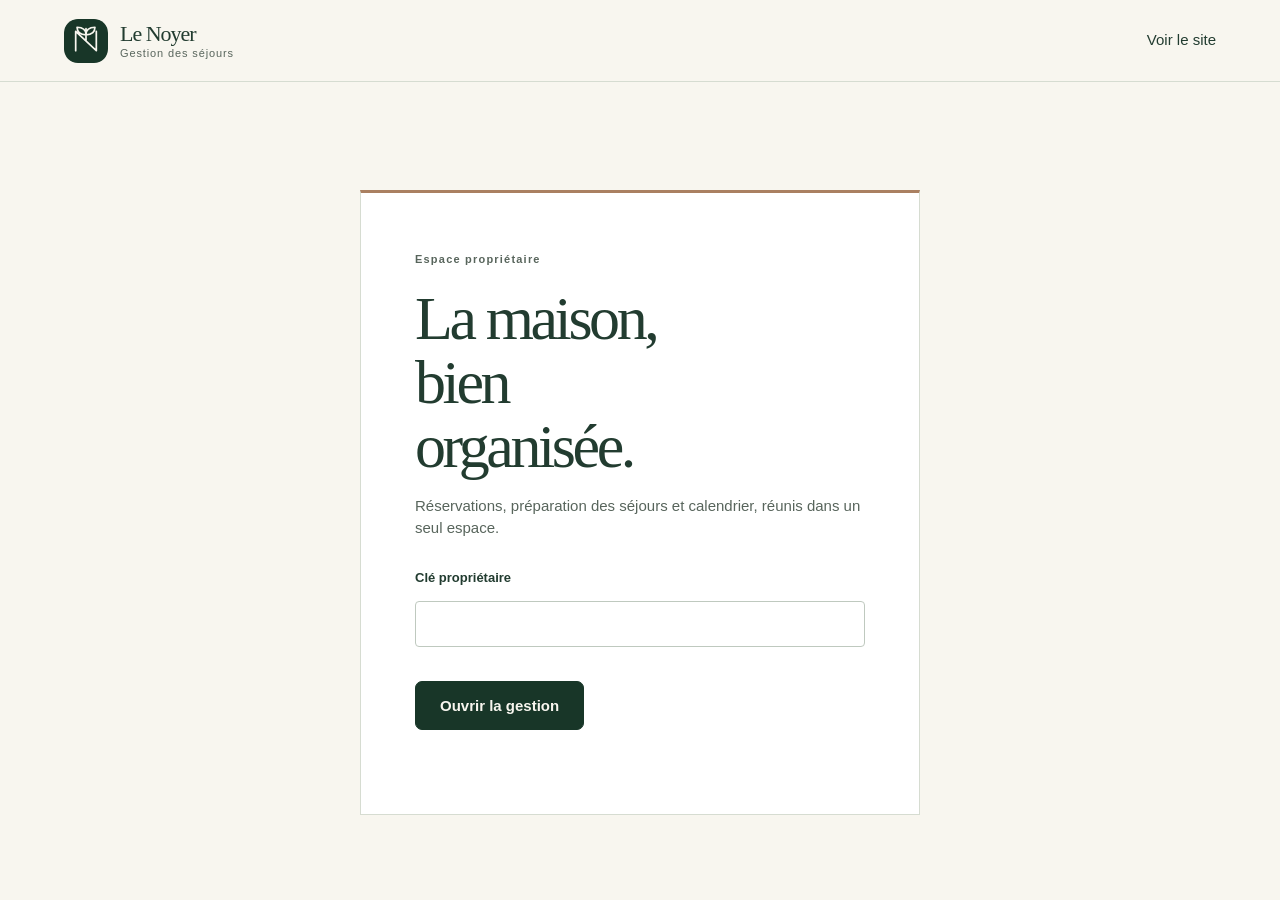
==== admin.html @ 8335d040 "Refond espace de gestion et partage ménage" ====
<!doctype html>
<html lang="fr">
<head>
  <meta charset="utf-8">
  <meta name="viewport" content="width=device-width,initial-scale=1">
  <meta name="theme-color" content="#f8f6ef">
  <title>Gestion des locations — Le Noyer</title>
  <link rel="icon" href="/favicon.svg">
  <link rel="stylesheet" href="/site.css">
  <link rel="stylesheet" href="/booking.css">
  <link rel="stylesheet" href="/workspace.css">
  <script defer src="/workspace.js"></script>
  <script defer src="/admin.js"></script>
</head>
<body class="erp-body">
  <a class="skip" href="#erp-content">Aller au contenu</a>
  <div id="auth-shell" class="auth-shell">
    <header class="auth-header"><a class="brand" href="/"><img src="/favicon.svg" width="44" height="44" alt=""><span><strong>Le Noyer</strong><small>Gestion des séjours</small></span></a><a href="/">Voir le site</a></header>
    <main class="auth-main">
      <span class="auth-kicker">Espace propriétaire</span>
      <h1>La maison, bien organisée.</h1>
      <p>Réservations, préparation des séjours et calendrier, réunis dans un seul espace.</p>
      <form id="login" class="admin-login">
        <label for="admin-token">Clé propriétaire<input id="admin-token" type="password" autocomplete="current-password" required></label>
        <button class="btn">Ouvrir la gestion</button>
      </form>
      <p id="admin-status" role="status" aria-live="polite"></p>
    </main>
  </div>

  <div id="management" class="erp-shell" hidden>
    <aside id="erp-sidebar" class="erp-sidebar" aria-label="Navigation propriétaire">
      <a class="erp-brand" href="#dashboard"><img src="/favicon.svg" width="42" height="42" alt=""><span><strong>Le Noyer</strong><small>Espace propriétaire</small></span></a>
      <nav class="erp-nav">
        <span class="nav-label">Maison</span>
        <a href="#dashboard" data-erp-nav="dashboard"><span aria-hidden="true">⌂</span>Vue d’ensemble</a>
        <a href="#reservations" data-erp-nav="reservations"><span aria-hidden="true">▤</span>Réservations externes</a>
        <a href="#site-requests" data-erp-nav="site-requests"><span aria-hidden="true">✉</span>Demandes du site</a>
        <a href="#cleaning" data-erp-nav="cleaning"><span aria-hidden="true">◷</span>Accueil & ménage</a>
        <span class="nav-label nav-label-lower">Réglages</span>
        <a href="#pricing" data-erp-nav="pricing"><span aria-hidden="true">€</span>Tarifs du site</a>
        <a href="#availability" data-erp-nav="availability"><span aria-hidden="true">▦</span>Disponibilités</a>
      </nav>
      <div class="erp-sidebar-bottom"><a href="/">← Retour au site public</a><button id="logout" type="button" class="sidebar-logout">Fermer la gestion</button></div>
    </aside>

    <main id="erp-content" class="erp-main" tabindex="-1">
      <header class="erp-topbar">
        <div class="erp-title-wrap"><button id="mobile-menu" class="mobile-menu" type="button" aria-label="Ouvrir la navigation" aria-expanded="false">☰</button><div><p class="erp-eyebrow">LE NOYER · GESTION</p><h1 id="page-title" tabindex="-1">Vue d’ensemble</h1></div></div>
        <div class="erp-controls"><label for="year">Année</label><input id="year" type="number" min="2000" max="2100" required><button class="btn btn-small" id="refresh" type="button">Actualiser</button></div>
      </header>
      <p id="erp-status" class="erp-status" role="status" aria-live="polite"></p>

      <section id="dashboard-page" class="erp-page" data-erp-page="dashboard" aria-labelledby="page-title">
        <p class="page-intro">Les prochaines actions pour garder la maison prête et le calendrier juste.</p>
        <div class="admin-metrics" id="metrics"></div>
        <div class="dashboard-heading"><div><h2>À suivre</h2><p>Demandes en attente, séjours proches et dates à vérifier.</p></div><span id="dashboard-date"></span></div>
        <div id="today-content" class="dashboard-grid"></div>
      </section>

      <section id="reservations-page" class="erp-page" data-erp-page="reservations" aria-labelledby="page-title" hidden>
        <div class="page-heading"><div><p class="page-intro">Valide les dates, prépare l’arrivée et le ménage. Le paiement et les échanges client restent gérés par la plateforme.</p></div><button type="button" id="add-platform-booking" class="btn">Ajouter une réservation</button></div>
        <details id="new-inquiry" class="erp-form-panel">
          <summary>Enregistrer une réservation reçue</summary>
          <div class="import-tools"><label for="email-content">Coller le message de confirmation pour préremplir les champs<textarea id="email-content" rows="4" maxlength="12000" placeholder="Colle ici le message reçu…"></textarea></label><button type="button" id="extract-email" class="btn btn-outline">Préremplir les informations</button><p id="import-feedback" class="workspace-feedback" role="status" aria-live="polite"></p></div>
          <form id="external-form" class="erp-form-grid">
            <input type="hidden" name="id" value=""><input type="hidden" name="version" value="0">
            <label>Plateforme<select name="source"><option value="ardennes-etape">Ardennes-étape</option><option value="villaforyou">Villa for You</option><option value="belvilla">Belvilla</option><option value="telephone">Téléphone</option><option value="autre" selected>Autre</option></select></label>
            <label>Référence de réservation<input name="reference" maxlength="150" placeholder="Ex. référence de la plateforme…"></label>
            <label>Nom du groupe, si connu<input name="name" maxlength="100" autocomplete="off"></label>
            <label>Contact, si utile pour l’accueil<input type="email" name="email" maxlength="254" autocomplete="off" spellcheck="false"></label>
            <label>Arrivée<input name="arrival" type="date" required></label>
            <label>Départ<input name="departure" type="date" required></label>
            <label>Nombre de voyageurs<input name="guests" type="number" min="1" max="30" required></label>
            <label class="field-wide">Note ou extrait de confirmation<textarea name="message" rows="3" maxlength="12000"></textarea></label>
            <p class="field-wide form-hint">Tu peux enregistrer des durées différentes des forfaits du site. Le dossier sert au calendrier, à l’accueil et au ménage.</p>
            <div class="field-wide form-actions"><button type="submit" class="btn">Enregistrer pour validation</button><button type="button" id="reset-external" class="underlink">Effacer</button></div>
          </form>
        </details>
        <div class="list-toolbar"><div><h2>Réservations</h2><p id="platform-count">Toutes les réservations externes enregistrées.</p></div><div class="list-filters"><label for="platform-source">Origine<select id="platform-source"><option value="all">Toutes les plateformes</option><option value="ardennes-etape">Ardennes-étape</option><option value="villaforyou">Villa for You</option><option value="belvilla">Belvilla</option><option value="telephone">Téléphone</option><option value="autre">Autre</option></select></label><label for="platform-status">Statut<select id="platform-status"><option value="all">Tous</option><option value="pending">À valider</option><option value="confirmed">Confirmées</option><option value="cancelled">Annulées</option><option value="rejected">Refusées</option></select></label><label for="platform-search">Recherche<input id="platform-search" type="search" placeholder="Nom ou référence…"></label></div></div>
        <div id="requests-platforms" class="erp-record-list"></div>
      </section>

      <section id="site-requests-page" class="erp-page" data-erp-page="site-requests" aria-labelledby="page-title" hidden>
        <p class="page-intro">Les demandes reçues sur le site Le Noyer. Vérifie le devis et les dates avant de confirmer.</p>
        <div class="list-toolbar"><div><h2>Demandes à traiter</h2><p>Les demandes en attente ne bloquent pas les dates.</p></div><div class="list-filters"><label for="site-status">Statut<select id="site-status"><option value="all">Tous</option><option value="pending">En attente</option><option value="confirmed">Confirmées</option><option value="rejected">Refusées</option><option value="cancelled">Annulées</option></select></label><label for="site-search">Recherche<input id="site-search" type="search" placeholder="Nom ou e-mail…"></label></div></div>
        <div id="requests-site" class="erp-record-list"></div>
      </section>

      <section id="cleaning-page" class="erp-page" data-erp-page="cleaning" aria-labelledby="page-title" hidden>
        <p class="page-intro">Prépare l’arrivée des voyageurs et coordonne le ménage entre deux séjours.</p>
        <div class="operations-switch"><div><span class="operation-mark reception-mark">A</span><div><h2>Arrivées à préparer</h2><p>Les séjours confirmés qui approchent.</p></div></div></div>
        <div id="reception-list" class="erp-record-list"></div>
        <div class="operations-switch cleaning-heading"><div><span class="operation-mark cleaning-mark">M</span><div><h2>Rotations ménage</h2><p>Départs de 9 h à 17 h, avec les arrivées le même jour.</p></div></div></div>
        <div id="cleaning-list" class="erp-record-list"></div>
      </section>

      <section id="pricing-page" class="erp-page" data-erp-page="pricing" aria-labelledby="page-title" hidden>
        <p class="page-intro">Les tarifs du site public uniquement. Les plateformes externes gèrent leurs propres prix.</p>
        <p id="rates-warning" class="workspace-warning"></p>
        <div class="pricing-layout">
          <section class="erp-subpanel"><h2>Ajouter une période</h2><p>Deux forfaits, selon la date d’arrivée. La période de fin est exclue.</p>
            <form id="rate-form" class="form-card"><input type="hidden" name="id" value="0"><label>Nom de la période<input name="label" maxlength="100" required placeholder="Été, basse saison…"></label><div class="form-row"><label>Première date<input name="start" type="date" required></label><label>Fin exclue<input name="end" type="date" required></label></div><div class="form-row"><label>Tarif de référence mid-week (4 nuits) (€)<input name="midweek" type="number" min="0.01" step="0.01" max="100000" required></label><label>Tarif week-end unique (€)<input name="weekend" type="number" min="0.01" step="0.01" max="100000" required></label></div><label>Ménage par séjour (€)<input name="cleaning" type="number" min="0" step="0.01" max="100000" value="0" required></label><button class="btn">Enregistrer la période</button><button id="new-rate" type="button" class="underlink">Vider le formulaire</button><p id="rate-status" role="status" aria-live="polite"></p></form>
          </section>
          <section class="erp-subpanel"><div class="list-toolbar"><div><h2>Grille tarifaire</h2><p>Modifie ou copie une saison.</p></div><button type="button" id="select-all-rates" class="btn btn-outline">Tout sélectionner</button></div><div id="rates" class="rates-scroll"></div>
            <form id="bulk-rates" class="bulk-form"><h3>Appliquer aux périodes cochées</h3><div class="form-row"><label>Référence mid-week, 4 nuits (€)<input name="midweek" type="number" step="0.01" min="0.01" max="100000" required></label><label>Week-end unique (€)<input name="weekend" type="number" step="0.01" min="0.01" max="100000" required></label><label>Ménage (€)<input name="cleaning" type="number" step="0.01" min="0" max="100000" required></label></div><button class="btn" type="submit">Appliquer les prix</button><p id="bulk-status" role="status" aria-live="polite"></p></form>
          </section>
        </div>
      </section>

      <section id="availability-page" class="erp-page" data-erp-page="availability" aria-labelledby="page-title" hidden>
        <p class="page-intro">Consulte l’année et bloque les périodes réservées ailleurs, personnelles ou en travaux.</p>
        <div class="availability-layout">
          <section class="erp-subpanel"><h2>Bloquer une période</h2><form id="block-form" class="form-card"><div class="form-row"><label>Date d’arrivée<input type="date" name="start" id="block-start" required aria-describedby="block-help"></label><label>Date de départ<input type="date" name="end" id="block-end" required aria-describedby="block-help"></label></div><p id="block-help">Saisis les dates ou clique sur le calendrier. La nuit du départ reste libre.</p><label>Motif privé<select name="reason" id="block-reason"><option>Réservation par téléphone</option><option>Réservation sur une autre plateforme</option><option>Séjour personnel</option><option>Travaux ou entretien</option><option>Autre indisponibilité</option></select></label><button type="submit" class="btn">Enregistrer le blocage</button><button id="clear-block" type="button" class="underlink">Effacer les dates</button><p id="block-status" role="status" aria-live="polite"></p></form><h3>Dates bloquées</h3><div id="blocks" class="erp-record-list"></div></section>
          <section class="erp-subpanel"><h2>Calendrier annuel</h2><p class="calendar-legend">Vert : disponible et tarifé · Gris : occupé · Pointillé : tarif à définir. Choisis l’arrivée puis le départ pour préparer un blocage.</p><div id="admin-calendar" class="year-calendar"></div></section>
        </div>
      </section>
    </main>
  </div>

  <dialog id="record-dialog" class="record-dialog" aria-labelledby="record-title"><div class="dialog-head"><div><p class="erp-eyebrow">ESPACE DE TRAVAIL · SÉJOUR</p><h2 id="record-title"></h2></div><button type="button" id="record-close" class="icon-close" aria-label="Fermer l’espace de séjour">×</button></div><div id="record-content"></div></dialog>
  <dialog id="cleaning-share-dialog" class="cleaning-share-dialog" aria-labelledby="cleaning-share-title"><div class="dialog-head"><div><p class="erp-eyebrow">TRANSMISSION À L’ÉQUIPE</p><h2 id="cleaning-share-title">Consignes de ménage</h2></div><button type="button" id="cleaning-share-close" class="icon-close" aria-label="Fermer le partage">×</button></div><p class="share-explainer">Le message ne part pas depuis le site. Choisissez un canal, envoyez-le dans votre application, puis confirmez l’envoi pour garder une trace.</p><label for="cleaning-share-text">Aperçu du message</label><textarea id="cleaning-share-text" rows="10" spellcheck="true"></textarea><div class="record-actions"><button type="button" id="cleaning-share-whatsapp" class="btn btn-outline">Ouvrir WhatsApp</button><button type="button" id="cleaning-share-native" class="btn btn-outline">Partager…</button><button type="button" id="cleaning-share-copy" class="btn btn-outline">Copier le texte</button></div><p id="cleaning-share-status" role="status" aria-live="polite"></p><button type="button" id="confirm-cleaning-share" class="btn" disabled>Message envoyé, inscrire dans l’historique</button></dialog>
  <dialog id="message-draft" aria-labelledby="draft-title"><div class="dialog-head"><h2 id="draft-title">Courriel à copier-coller</h2><button type="button" id="draft-close" class="icon-close" aria-label="Fermer le courriel préparé">×</button></div><p id="draft-recipient"></p><label>Objet<input id="draft-subject"></label><label>Message à vérifier<textarea id="draft-body" rows="10"></textarea></label><div class="record-actions"><button type="button" id="copy-draft" class="btn btn-outline">Copier le courriel</button><button type="button" id="mark-message-sent" class="btn" hidden>J’ai envoyé ce message, valider l’étape</button></div><p id="draft-status" role="status" aria-live="polite"></p></dialog>
</body>
</html>
---- site.css ----
:root{--forest:#183628;--ivory:#f8f6ef;--copper:#aa8061;--ink:#223c30;--muted:#58655c;--line:#d6dcd1;--sage:#e8ede3;--white:#fff;--sans:"Avenir Next",Avenir,"Segoe UI",sans-serif;--display:"Iowan Old Style","Palatino Linotype",Palatino,serif}
*{box-sizing:border-box}html{scroll-behavior:smooth;scroll-padding-top:110px}body{margin:0;background:var(--ivory);color:var(--ink);font:17px/1.65 var(--sans)}a{color:inherit;text-decoration:none}button,input,select,textarea{font:inherit}button,a,input,select,textarea{touch-action:manipulation}button{cursor:pointer}img{display:block;width:100%;height:auto}h1,h2,h3,p{margin:0}p+p{margin-top:1rem}h1,h2,h3{text-wrap:balance}h1,h2{font-family:var(--display);font-weight:400;letter-spacing:-.055em;line-height:1.04}h1{font-size:clamp(3.6rem,7.8vw,8rem)}h2{font-size:clamp(2.5rem,5vw,5.2rem)}h3{font-size:1.5rem;line-height:1.3;font-weight:500}p{max-width:65ch}a:hover{text-decoration:underline;text-underline-offset:5px}:focus-visible{outline:3px solid var(--copper);outline-offset:5px}[hidden]{display:none!important}.skip{position:fixed;top:-100px;left:20px;z-index:100;background:white;padding:12px}.skip:focus{top:15px}.wrap{width:min(1280px,calc(100% - 96px));margin:auto}.section{padding:110px 0}header{height:100px;padding:0 48px;display:flex;align-items:center;justify-content:space-between;gap:24px;background:var(--ivory);position:sticky;top:0;z-index:20;border-bottom:1px solid var(--line)}.brand{display:inline-flex;align-items:center;gap:12px;flex-shrink:0}.brand img{width:49px;height:49px;border-radius:14px}.brand strong{display:block;font-size:24px;font-weight:500;letter-spacing:-1px;line-height:1.2}.brand small{display:block;font-size:12px;letter-spacing:.08em}nav{display:flex;gap:28px;font-size:15px}nav a[aria-current]{text-decoration:underline;text-underline-offset:8px}.btn,.head-cta,.r7-official,.r7-map,.ln-gpx-buttons a{display:inline-flex;justify-content:center;align-items:center;min-height:50px;padding:13px 24px;border:1px solid var(--forest);border-radius:7px;background:var(--forest);color:var(--ivory);font-size:15px;font-weight:600;line-height:1.4;text-align:center}.btn:hover,.head-cta:hover,.r7-official:hover,.ln-gpx-buttons a:hover{background:#2d513c;text-decoration:none}.btn.light{background:var(--ivory);color:var(--forest);border-color:var(--ivory)}.btn.light:hover{background:#e5eadf}.underlink{display:inline-block;text-decoration:underline;text-underline-offset:6px;font-size:15px}.mobile-nav{display:none}.hero{padding:32px 32px 0}.hero-stage{position:relative;min-height:670px;border-radius:14px;overflow:hidden;background:var(--forest)}.hero-stage>img{position:absolute;height:100%;object-fit:cover;object-position:50% 55%}.hero-stage:after{content:"";position:absolute;inset:0;background:linear-gradient(90deg,rgba(12,30,19,.83),rgba(12,30,19,.3) 65%,rgba(12,30,19,.04))}.hero-copy{position:relative;z-index:1;padding:80px 5%;color:white;max-width:830px}.location{font-size:15px;margin-bottom:26px;display:block}.hero-copy p{margin-top:28px;max-width:430px;color:#f1f3ed}.hero-actions{display:flex;align-items:center;flex-wrap:wrap;gap:24px;margin-top:32px}.hero .btn{background:var(--ivory);color:var(--forest);border-color:var(--ivory)}.hero-caption{position:absolute;z-index:2;right:30px;bottom:25px;color:#fff;font-size:14px}.stats{display:flex;justify-content:space-between;gap:20px;padding:32px 0;border-bottom:1px solid var(--line)}.stats div{display:flex;align-items:baseline;gap:12px}.stats strong{font-size:28px;font-weight:500;letter-spacing:-1px}.stats small{font-size:14px;color:var(--muted)}.story-layout{display:grid;grid-template-columns:1fr 1fr;gap:90px;align-items:center}.story-image img{height:590px;object-fit:cover;border-radius:8px 8px 90px 8px}.story-layout p{margin-top:25px}.story-layout .underlink{margin-top:25px}.amenities{display:grid;grid-template-columns:1fr 1fr;gap:15px;margin:30px 0;padding:24px 0;border-block:1px solid var(--line);list-style:none;font-size:15px}.midweek{background:var(--forest);color:var(--ivory)}.midweek-layout{display:grid;grid-template-columns:1.05fr 1fr;gap:70px;align-items:center}.midweek-photo img{height:560px;object-fit:cover;border-radius:160px 160px 8px 8px}.midweek-content p{margin:26px 0;color:#dbe4d6}.tag{display:inline-flex;align-items:center;gap:10px;margin-bottom:22px;font-size:14px}.tag img{width:28px;height:28px}.midweek-perks{display:flex;gap:12px;flex-wrap:wrap;margin:25px 0}.midweek-perks span{font-size:14px;border:1px solid #718274;padding:7px 12px;border-radius:30px}.section-head{display:flex;align-items:end;justify-content:space-between;gap:35px;margin-bottom:40px}.section-head p{max-width:380px;color:var(--muted)}.filters{display:flex;gap:8px;flex-wrap:wrap;margin:28px 0}.filters button{border:1px solid var(--line);padding:10px 18px;border-radius:30px;background:transparent;color:var(--forest);font-size:14px;min-height:44px}.filters button.active,.filters button:hover{background:var(--forest);color:var(--ivory)}.gallery-grid{display:grid;grid-template-columns:repeat(3,1fr);gap:24px}.gallery-item{padding:0;text-align:left;background:none;border:0;color:var(--forest);min-width:0}.gallery-item img{height:255px;object-fit:cover;border-radius:7px;transition:filter .2s}.gallery-item:hover img{filter:brightness(.88)}.gallery-item span{display:flex;justify-content:space-between;padding:12px 0;font-size:14px}.gallery-item b{font-weight:400}.booking{background:var(--sage)}.booking-layout{display:grid;grid-template-columns:1fr 1fr;gap:80px;align-items:start}.booking-copy p{margin-top:25px}.booking-logo{margin-top:38px}.form-card{background:var(--white);padding:36px;border-radius:12px}.form-card>p{font-size:14px;color:var(--muted);margin:12px 0 26px}.form-row{display:grid;grid-template-columns:1fr 1fr;gap:18px}label{display:block;font-size:14px;font-weight:500;margin-bottom:18px}input,select,textarea{width:100%;min-width:0;display:block;margin-top:7px;border:1px solid #aab6a8;border-radius:5px;padding:12px;background:#fff;color:var(--forest);font-size:16px}textarea{resize:vertical}.form-note{font-size:13px;color:var(--muted);margin-top:16px}#status{font-size:15px;margin-top:15px;overflow-wrap:anywhere}.error{color:#9a3022}button:disabled{opacity:.65;cursor:wait}footer{padding:45px 48px;background:var(--forest);color:var(--ivory)}.footer-top{display:flex;justify-content:space-between;gap:30px}.footer-top p{font-size:14px}.footer-bottom{display:flex;justify-content:space-between;gap:20px;border-top:1px solid #536b58;margin-top:30px;padding-top:22px;font-size:13px}.footer-bottom a{text-decoration:underline}dialog{padding:20px;border:0;border-radius:12px;background:var(--ivory);width:min(1100px,94vw);max-height:92dvh;overscroll-behavior:contain}dialog::backdrop{background:#10251de6}.dialog-head{display:flex;align-items:center;justify-content:space-between;gap:20px;padding-bottom:16px}.dialog-head button,.dialog-body button{border:1px solid var(--line);background:var(--ivory);color:var(--forest);min-width:44px;min-height:44px;border-radius:50%}.dialog-body{display:flex;gap:15px;align-items:center}.dialog-body img{min-width:0;max-height:75dvh;object-fit:contain}.walking-intro{padding:70px 0 65px}.walking-intro .location{color:var(--muted)}.walking-intro h1{max-width:950px}.walking-intro p{margin-top:28px;max-width:600px}.walking-intro .hero-actions{margin-top:28px}.walking-cover{width:100%;height:440px;object-fit:cover;border-radius:12px}.walking-strip{display:flex;justify-content:space-between;gap:25px;padding:24px 0;font-size:15px;border-bottom:1px solid var(--line)}.r7-section{padding:90px 0}.r7-top{display:flex;justify-content:space-between;align-items:end;gap:40px}.r7-top p{max-width:380px}.r7-prompt{margin:35px 0 15px;font-size:15px}.r7-tabs{display:flex;gap:10px;margin-bottom:25px}.r7-tabs button{flex:1;padding:15px 8px;border:1px solid var(--line);border-radius:7px;color:var(--forest);background:transparent;min-height:70px}.r7-tabs button[aria-selected=true]{background:var(--forest);color:var(--ivory)}.r7-tabs strong{font-size:25px;font-weight:500}.r7-tabs small{display:block;font-size:12px}.r7-feature{display:grid;grid-template-columns:1fr 1fr;gap:50px;align-items:center;padding:30px;background:var(--sage);border-radius:12px}.r7-picture{position:relative}.r7-picture img{height:390px;object-fit:cover;border-radius:8px}.r7-photo-credit{display:none}.r7-detail>small{font-size:14px}.r7-detail h3{font-family:var(--display);font-size:36px;letter-spacing:-1px;margin:12px 0 16px}.r7-detail p{font-size:15px}.r7-facts{display:flex;gap:28px;margin:24px 0;padding-block:18px;border-block:1px solid #bac6b5;flex-wrap:wrap}.r7-facts strong{display:block;font-size:19px}.r7-facts span,.r7-start,.r7-source{font-size:13px}.r7-actions{display:flex;flex-wrap:wrap;gap:10px;margin:20px 0}.r7-map{background:transparent;color:var(--forest)}.r7-source{color:var(--muted)}.r7-final{display:flex;gap:40px;justify-content:space-between;align-items:center;margin-top:32px}.r7-final p{font-size:14px;max-width:650px}.r7-final .btn{flex-shrink:0}.gpx-section{margin-top:50px;border:1px solid var(--line);border-radius:12px;padding:30px}.gpx-layout{display:grid;grid-template-columns:1fr 1fr;align-items:center;gap:40px}.gpx-section p{font-size:15px;margin:20px 0}.ln-gpx-buttons{display:flex;gap:12px;flex-wrap:wrap}.ln-gpx-buttons .secondary{background:transparent;color:var(--forest)}#trace-map{width:100%;height:320px;background:var(--sage);border-radius:8px}.map-status{font-size:13px;color:var(--muted)}.planning{background:var(--sage)}.planning-grid{display:grid;grid-template-columns:1fr 1fr;gap:90px}.planning details{border-bottom:1px solid #bac6b5;padding:22px 0}.planning summary{font-size:20px;cursor:pointer}.planning details p{margin:18px 0 0;font-size:16px}.planning-grid>div>p{margin:24px 0}.practical{margin-top:35px}.practical p{font-size:14px}.mobile-book{display:none}
@media(min-width:1500px){.hero-stage{min-height:760px}.hero-copy{padding-top:100px}}
@media(max-width:1100px){header{padding:0 24px}nav{gap:15px;font-size:14px}.head-cta{padding-inline:15px}.wrap{width:calc(100% - 48px)}.story-layout,.midweek-layout,.booking-layout,.planning-grid{gap:40px}.stats div{display:block}.gallery-item img{height:200px}.hero-stage{min-height:610px}.r7-feature{gap:25px}.r7-final{align-items:start;flex-direction:column}}
@media(max-width:800px){header{height:82px;padding:0 20px}.brand strong{font-size:22px}.brand img{width:43px;height:43px}header nav,header>.head-cta{display:none}.mobile-nav{display:block}.mobile-nav summary{cursor:pointer;min-height:44px;padding:10px}.mobile-nav>div{position:absolute;top:81px;left:0;right:0;background:var(--ivory);padding:15px 24px 25px;border-bottom:1px solid var(--line);box-shadow:0 20px 30px #18362812}.mobile-nav a{display:block;padding:12px}.hero{padding:14px 14px 0}.hero-stage{min-height:650px}.hero-copy{padding:55px 24px}.hero-stage:after{background:linear-gradient(0deg,rgba(12,30,19,.15),rgba(12,30,19,.75))}.hero-caption{left:24px;right:auto;font-size:12px}.hero-copy p{font-size:16px}.hero-actions{gap:22px}.wrap{width:calc(100% - 40px)}.stats{display:grid;grid-template-columns:1fr 1fr;padding:25px 0;gap:20px}.stats div{display:flex;gap:10px}.stats strong{font-size:24px}.stats small{font-size:12px}.section{padding:65px 0}.story-layout,.midweek-layout,.booking-layout,.planning-grid,.r7-feature,.gpx-layout{grid-template-columns:1fr;gap:30px}.story-image img{height:380px;border-bottom-right-radius:60px}.story-layout>div:last-child{padding-top:10px}.midweek-photo img{height:390px;border-radius:120px 120px 7px 7px}.midweek-content h2{font-size:3rem}.section-head,.r7-top{display:block}.section-head p,.r7-top p{margin-top:22px}.gallery-grid{grid-template-columns:1fr 1fr;gap:15px}.gallery-item img{height:170px}.gallery-item span{font-size:12px}.form-card{padding:24px}.form-row{gap:12px}.form-row:has(select){grid-template-columns:1fr}.booking-copy .booking-logo{display:none}.footer-top,.footer-bottom{flex-direction:column}footer{padding:40px 24px 100px}.walking-intro{padding:45px 0}.walking-intro h1{font-size:3.6rem}.walking-cover{height:300px}.walking-strip{flex-direction:column;gap:10px}.r7-section{padding:60px 0}.r7-tabs{gap:6px}.r7-tabs button{padding:12px 3px}.r7-tabs small{font-size:10px}.r7-tabs strong{font-size:22px}.r7-feature{padding:18px}.r7-picture img{height:240px}.r7-detail h3{font-size:32px}.gpx-section{padding:20px}.r7-final .btn{width:100%}.mobile-book{display:block;position:fixed;bottom:0;left:0;right:0;z-index:15;background:var(--ivory);padding:10px 20px calc(10px + env(safe-area-inset-bottom));border-top:1px solid var(--line)}.mobile-book a{display:flex}.section:target{scroll-margin-top:15px}}
@media(prefers-reduced-motion:reduce){html{scroll-behavior:auto}*{transition:none!important}}

:where(.story-layout) .value-note{margin-top:1.25rem;padding-left:1rem;border-left:2px solid var(--copper);font-family:var(--display);font-size:1.12rem;line-height:1.45}
---- booking.css ----
.availability{margin:25px 0;padding:20px;border:1px solid var(--line);border-radius:8px}.availability h3{font-size:20px}.calendar-toolbar,.year-toolbar{display:flex;align-items:end;gap:15px;flex-wrap:wrap;margin:20px 0}.calendar-toolbar label,.year-toolbar label{margin:0;max-width:180px}.calendar-grid{display:grid;grid-template-columns:repeat(7,minmax(0,1fr));gap:4px;margin-top:12px}.calendar-day,.calendar-weekday{font-size:12px;text-align:center;min-height:30px;padding:4px 0}.calendar-day{border-radius:3px;background:#e0ecd8;color:#183628;border:1px solid #b2c7a6}.calendar-day[data-state=occupied]{background:#d2d5d2;color:#374038;border-color:#adb4ad}.calendar-day[data-state=unpriced]{background:white;border:1px dashed #747e73;color:#495147}.calendar-legend{font-size:13px;margin:12px 0}.quote-details{font-size:14px;margin:15px 0}.quote-total{font-size:22px;font-weight:600;margin:15px 0}.quote-details details{margin-top:12px}.quote-night{display:flex;justify-content:space-between;gap:15px}.admin-main{padding-block:60px}.admin-main h1{font-size:64px;margin-bottom:20px}.admin-main h2{font-size:34px;margin:35px 0 20px}.admin-main p{margin:15px 0}.admin-login{max-width:650px;margin:30px 0}.admin-columns{display:grid;grid-template-columns:1fr 1fr;gap:45px}.admin-columns .form-card{margin-top:20px}.admin-record{border-bottom:1px solid var(--line);padding:20px 0;overflow-wrap:anywhere}.admin-record h3{font-size:20px}.admin-record p{white-space:pre-wrap;font-size:14px}.record-actions{display:flex;gap:10px;flex-wrap:wrap}.record-actions button,.calendar-toolbar button{border:1px solid var(--forest);color:var(--forest);background:transparent;border-radius:5px;padding:9px 14px;min-height:44px}.record-actions button:hover,.calendar-toolbar button:hover{background:var(--sage)}.year-calendar{display:grid;grid-template-columns:repeat(4,1fr);gap:25px}.calendar-month h3{font-size:17px}.admin-metrics{display:flex;gap:30px;flex-wrap:wrap;background:var(--sage);padding:25px;margin:25px 0;border-radius:8px}.admin-metrics strong{display:block;font-size:26px}.admin-metrics span{font-size:14px}#new-rate{margin:15px;background:none;border:0}.admin-record small{display:block}.admin-record button:disabled{opacity:.5}.quote-error{color:#9a3022}.calendar-day[data-selected=true]{outline:2px solid var(--forest);outline-offset:0;font-weight:700}
.admin-single{grid-template-columns:1fr}.admin-single>section{max-width:780px}#block-dates{margin-block:30px}#block-dates .form-card{max-width:780px;margin-bottom:25px}#block-help{font-size:14px}#clear-block{border:0;background:none;margin:15px;color:var(--forest)}#admin-calendar button.calendar-day{min-height:36px;min-width:0;font-family:inherit}#admin-calendar button.calendar-day:hover:not(:disabled){outline:2px solid var(--forest)}#admin-calendar button.calendar-day:disabled{cursor:default;opacity:.45}
@media(max-width:1000px){.year-calendar{grid-template-columns:repeat(3,1fr)}}@media(max-width:800px){.admin-columns{grid-template-columns:1fr}.year-calendar{grid-template-columns:repeat(2,1fr)}.admin-main h1{font-size:46px}.calendar-toolbar{gap:10px}.calendar-toolbar button{font-size:13px;padding:8px}.availability{padding:14px}}

#reserver .booking-layout{display:block}#reserver .booking-copy{display:flex;align-items:center;justify-content:space-between;gap:40px;margin-bottom:45px}#reserver .booking-copy h2{font-size:clamp(2.6rem,4.6vw,4.8rem)}#reserver .booking-copy p{max-width:590px;margin-top:20px}#reserver .form-card{padding:40px}#reserver .package-choices{border:0;padding:0;margin:0;min-width:0}#reserver .package-choices legend{font-size:22px;font-weight:500;padding:0;margin-bottom:18px}#reserver .package-options{display:grid;grid-template-columns:1fr 1fr;gap:18px}#reserver .package-option{display:flex;align-items:start;gap:15px;padding:24px;border:1px solid var(--line);border-radius:9px;cursor:pointer;margin:0;background:var(--white)}#reserver .package-option:has(input:checked){border:2px solid var(--forest);padding:23px;background:var(--sage)}#reserver .package-option:focus-within{outline:3px solid var(--copper);outline-offset:3px}#reserver .package-option input{width:22px;height:22px;min-width:22px;margin:8px 0 0;accent-color:var(--forest)}#reserver .package-option strong{font-size:29px;line-height:1.3;font-weight:500;display:block}#reserver .package-option span span{display:block;font-size:16px;margin-top:8px}#reserver .package-option small{display:block;font-size:14px;color:var(--muted);margin-top:8px}#reserver .package-schedule{font-size:15px;margin:18px 0 30px}#reserver .booking-form-layout{display:grid;grid-template-columns:minmax(0,1.5fr) minmax(300px,1fr);gap:36px;align-items:start}#reserver .booking-calendar{min-width:0}#reserver .calendar-heading h3,#reserver .booking-details h3{font-size:24px}#reserver .calendar-heading p{font-size:15px;color:var(--muted);margin:12px 0 0}#reserver .calendar-toolbar{display:flex;align-items:center;justify-content:space-between;flex-wrap:nowrap;gap:12px;margin:26px 0 20px}#reserver #month-title{font-size:23px;font-weight:500;text-align:center;margin:0;line-height:1.3}#reserver .calendar-toolbar button{min-width:44px;padding:11px 14px;font-size:14px}#reserver #guest-calendar{gap:7px;margin:0;min-height:440px;align-content:start}#reserver .calendar-weekday{font-size:15px;min-height:34px;color:var(--muted)}#reserver .calendar-day{min-height:78px;padding:13px 4px;display:flex;flex-direction:column;align-items:center;justify-content:center;gap:5px;font-family:var(--sans);background:#f4f6f0;border:1px solid #e0e5db;color:var(--forest);border-radius:6px;font-size:20px;line-height:1.2}#reserver .calendar-day small{font-size:11px;line-height:1.3}#reserver button.calendar-day:not(:disabled){background:var(--forest);color:var(--ivory);border-color:var(--forest);cursor:pointer}#reserver button.calendar-day:hover:not(:disabled){background:#315b41;box-shadow:0 0 0 2px var(--copper)}#reserver .calendar-day[data-state=occupied]{background:#dcdedb;color:#596158;border-color:#c5ccc2}#reserver button.calendar-day:disabled{opacity:1;cursor:default;background:#f3f3ef;color:#6b7168;border:1px dashed #9fa89a}#reserver .calendar-day[data-selected=true]{background:#d7e7cb;color:var(--forest);outline:none;border-color:#9ab48b}#reserver button.calendar-day[data-selected=true]{background:var(--forest);color:white;box-shadow:inset 0 0 0 2px var(--copper)}#reserver .calendar-day[data-checkout=true]{border:2px solid var(--forest);background:var(--ivory)}#reserver .guest-legend{display:flex;gap:14px;flex-wrap:wrap;font-size:12px;margin:20px 0;color:var(--muted)}#reserver #calendar-message{font-size:15px;min-height:50px}#reserver .calendar-note{font-size:13px;color:var(--muted);margin-top:16px}#reserver .booking-details{background:var(--ivory);border-radius:9px;padding:26px;min-width:0}#reserver #selected-stay{font-size:15px;margin:15px 0 24px;min-height:48px}#reserver .booking-details .form-row{grid-template-columns:1fr;gap:0}#reserver .booking-details .btn{width:100%}#reserver .quote-total{font-size:24px;line-height:1.35}#reserver .quote-details p{margin-top:12px}#reserver .booking-contact{margin:25px 0;border-top:1px solid var(--line);padding-top:20px}#reserver .booking-contact summary{cursor:pointer;font-size:17px;min-height:44px;margin-bottom:15px}#reserver input[readonly]{background:#e9ede5}#reserver .form-note{line-height:1.6}
@media(min-width:1450px){#reserver .calendar-day{min-height:88px}#reserver #guest-calendar{min-height:490px}}
@media(max-width:1050px){#reserver .form-card{padding:25px}#reserver .booking-form-layout{gap:24px;grid-template-columns:minmax(0,1.3fr) minmax(280px,1fr)}#reserver .booking-details{padding:20px}#reserver .calendar-day{min-height:70px;font-size:18px}#reserver #guest-calendar{gap:4px}#reserver #month-title{font-size:20px}#reserver .calendar-toolbar button{font-size:12px;padding:10px 8px}#reserver .booking-copy>.brand{display:none}}
@media(max-width:800px){#reserver .booking-form-layout{grid-template-columns:1fr;gap:32px}#reserver .form-card{padding:24px}#reserver .calendar-day{min-height:72px;font-size:21px}#reserver #guest-calendar{gap:6px;min-height:420px}#reserver .booking-copy{margin-bottom:30px}#reserver .package-option{padding:18px;gap:10px}#reserver .package-option:has(input:checked){padding:17px}#reserver .package-option strong{font-size:23px}#reserver .package-option span span{font-size:14px}#reserver .package-option small{display:none}#reserver .package-option input{width:18px;height:18px;min-width:18px;margin-top:5px}#reserver .booking-details .form-row{grid-template-columns:1fr 1fr;gap:12px}}
@media(max-width:480px){#reserver .form-card{padding:16px}#reserver .package-options{gap:9px}#reserver .package-option{padding:14px 10px;gap:7px}#reserver .package-option:has(input:checked){padding:13px 9px}#reserver .package-option strong{font-size:20px}#reserver .package-option span span{font-size:13px}#reserver .package-option input{width:16px;height:16px;min-width:16px}#reserver .calendar-day{min-height:62px;font-size:18px;padding:10px 1px}#reserver .calendar-day small{font-size:10px}#reserver #guest-calendar{gap:3px;min-height:370px}#reserver .calendar-weekday{font-size:13px}#reserver #month-title{font-size:18px}#reserver .calendar-toolbar button{padding:9px 7px;font-size:12px}#reserver .booking-details{padding:18px}#reserver .booking-details .form-row{grid-template-columns:1fr;gap:0}}

#reserver .calendar-day:focus-visible{outline:3px solid var(--copper);outline-offset:3px}#reserver .booking-contact h4{font-size:17px;font-weight:500;margin:0 0 20px}

#reserver button.calendar-day[data-end-choice=true]{background:var(--ivory);color:var(--forest);border:2px solid var(--copper);box-shadow:0 0 0 1px var(--copper)}#reserver button.calendar-day[data-end-choice=true]:hover{background:var(--sage)}#reserver #clear-booking-dates{background:transparent;color:var(--forest);border:0;min-height:44px;padding:8px 0;margin-bottom:18px;font-size:14px}#reserver .calendar-day[data-checkout=true]{box-shadow:inset 0 0 0 1px var(--forest)}
---- workspace.css ----
:root{--erp-bg:#f3f4ef;--erp-paper:#fff;--erp-sidebar:#183628;--erp-muted:#627067;--erp-border:#d9ded6;--erp-copper:#aa8061;--erp-warning:#8a411f}
.erp-body{min-height:100vh;background:var(--erp-bg);font-size:15px;line-height:1.5}
.auth-shell{min-height:100vh;background:var(--ivory)}
.auth-header{height:82px;padding:0 clamp(20px,5vw,76px);display:flex;align-items:center;justify-content:space-between;border-bottom:1px solid var(--line);background:var(--ivory)}
.auth-header .brand,.erp-brand{display:flex;align-items:center;gap:12px}.auth-header .brand img,.erp-brand img{width:44px;height:44px}.auth-header .brand span,.erp-brand span{display:grid;line-height:1.15}.auth-header .brand strong,.erp-brand strong{font:500 22px var(--display)}.auth-header .brand small,.erp-brand small{font-size:11px;color:var(--muted)}
.auth-main{width:min(560px,calc(100% - 36px));margin:clamp(55px,12vh,130px) auto;padding:clamp(26px,5vw,54px);background:#fff;border:1px solid var(--line);border-top:3px solid var(--copper)}
.auth-kicker,.erp-eyebrow{font-size:11px;font-weight:650;letter-spacing:.11em;color:var(--muted)}.auth-main h1{margin:16px 0;font-size:clamp(40px,7vw,62px);max-width:10ch}.auth-main>p{color:var(--muted)}
.admin-login{display:grid;gap:16px;margin-top:28px}.admin-login label,.erp-form-grid label{display:grid;gap:7px;font-size:13px;font-weight:600}.admin-login input,.erp-form-grid input,.erp-form-grid select,.erp-form-grid textarea{width:100%;min-height:45px;padding:10px 12px;border:1px solid #bfc9bf;border-radius:4px;background:#fff;color:var(--ink)}.admin-login .btn{width:max-content}.auth-main #admin-status{margin-top:12px;color:var(--erp-warning)}
.erp-shell{min-height:100vh;display:grid;grid-template-columns:252px minmax(0,1fr)}
.erp-sidebar{position:sticky;top:0;align-self:start;height:100vh;display:flex;flex-direction:column;padding:26px 16px 18px;background:var(--erp-sidebar);color:var(--ivory);z-index:30}
.erp-brand{padding:3px 8px 27px;border-bottom:1px solid #ffffff2a;color:var(--ivory)}.erp-brand small{color:#d0d9d0}
.erp-nav{display:grid;gap:4px;padding-top:22px}.nav-label{padding:0 12px 7px;color:#c1cec3;font-size:10px;font-weight:650;letter-spacing:.1em;text-transform:uppercase}.nav-label-lower{margin-top:22px}
.erp-nav a{min-height:46px;display:flex;align-items:center;gap:12px;padding:9px 12px;border-radius:4px;color:#e5ebe5;font-size:14px;text-decoration:none}.erp-nav a span{width:19px;text-align:center;font-size:17px;color:#c3d0c4}.erp-nav a:hover{background:#ffffff12;text-decoration:none}.erp-nav a[aria-current=page]{background:#f8f6ef;color:var(--forest);font-weight:650}.erp-nav a[aria-current=page] span{color:var(--forest)}
.erp-sidebar-bottom{display:grid;gap:8px;margin-top:auto;padding:16px 10px 0;border-top:1px solid #ffffff2a}.erp-sidebar-bottom a,.sidebar-logout{color:#d8e0d7;font-size:12px}.sidebar-logout{justify-self:start;padding:7px 0;border:0;background:none;text-decoration:underline;text-underline-offset:3px}
.erp-main{min-width:0;padding:0 clamp(20px,3.5vw,56px) 64px}.erp-topbar{height:auto;position:sticky;top:0;z-index:20;min-height:98px;display:flex;align-items:center;justify-content:space-between;gap:22px;margin:0 calc(clamp(20px,3.5vw,56px)*-1) 22px;padding:17px clamp(20px,3.5vw,56px);border-bottom:1px solid var(--erp-border);background:rgba(243,244,239,.96);backdrop-filter:blur(10px)}
.erp-title-wrap{display:flex;align-items:center;gap:12px}.erp-eyebrow{margin-bottom:3px}.erp-topbar h1{font-size:clamp(25px,3vw,35px);letter-spacing:-.035em}.erp-controls{display:flex;align-items:center;gap:9px;font-size:12px;color:var(--muted)}.erp-controls input{width:86px;height:40px;padding:6px 9px;border:1px solid var(--erp-border);border-radius:4px;background:#fff;color:var(--ink);font-variant-numeric:tabular-nums}.btn-small{min-height:40px!important;padding:7px 13px!important;font-size:13px!important}.erp-status{min-height:0;margin:0;color:var(--muted);font-size:13px}.erp-status:empty{display:none}.erp-page{max-width:1500px;margin:0 auto}.erp-page[hidden]{display:none!important}.page-intro{max-width:76ch;margin:0 0 26px;color:var(--muted);font-size:15px}.page-heading{display:flex;align-items:flex-start;justify-content:space-between;gap:20px}.page-heading .page-intro{margin-bottom:20px}
.admin-metrics{display:grid;grid-template-columns:repeat(3,minmax(0,1fr));gap:12px;margin:0 0 34px}.admin-metrics>div{min-height:105px;display:grid;align-content:center;gap:4px;padding:16px 19px;border:1px solid var(--erp-border);border-left:3px solid var(--forest);background:var(--erp-paper)}.admin-metrics strong{font:500 clamp(23px,3vw,32px)/1.15 var(--display);font-variant-numeric:tabular-nums}.admin-metrics span{max-width:30ch;color:var(--muted);font-size:12px}
.dashboard-heading{display:flex;align-items:flex-end;justify-content:space-between;gap:20px;margin-bottom:13px}.dashboard-heading h2,.list-toolbar h2,.operations-switch h2,.erp-subpanel h2{font-size:25px}.dashboard-heading p,.list-toolbar p,.operations-switch p,.erp-subpanel>p{margin-top:5px;color:var(--muted);font-size:13px}.dashboard-heading>span{color:var(--muted);font-size:13px}.dashboard-grid{display:grid;grid-template-columns:repeat(2,minmax(0,1fr));gap:13px}.today-section{min-width:0;padding:18px 18px 14px;border:1px solid var(--erp-border);background:var(--erp-paper)}.today-section-head{display:flex;align-items:center;justify-content:space-between;gap:10px;margin-bottom:11px}.today-section-head h2{font:600 15px/1.3 var(--sans);letter-spacing:0}.today-count{min-width:27px;height:27px;display:grid;place-items:center;border-radius:50%;background:var(--sage);color:var(--forest);font-size:12px;font-weight:700;font-variant-numeric:tabular-nums}.today-empty{color:var(--muted);font-size:13px}.dashboard-task{display:grid;grid-template-columns:minmax(0,1fr) auto auto;align-items:center;gap:12px;padding:10px 0;border-top:1px solid #e7eae5}.dashboard-task>div{display:grid;min-width:0}.dashboard-task strong{overflow:hidden;text-overflow:ellipsis;white-space:nowrap;font-size:13px}.dashboard-task>div span{color:var(--muted);font-size:12px}.countdown{color:var(--erp-warning);font-size:11px;font-weight:650;white-space:nowrap}.task-open,.view-all{padding:6px 0;border:0;background:transparent;color:var(--forest);font-size:12px;font-weight:650;text-decoration:underline;text-underline-offset:3px;white-space:nowrap}.view-all{margin-top:8px}
.list-toolbar{display:flex;align-items:flex-end;justify-content:space-between;gap:18px;margin:29px 0 13px;padding-bottom:13px;border-bottom:1px solid var(--erp-border)}.list-filters{display:flex;align-items:flex-end;gap:9px}.list-filters label{display:grid;gap:5px;color:var(--muted);font-size:11px}.list-filters select,.list-filters input{min-width:132px;min-height:39px;padding:6px 10px;border:1px solid var(--erp-border);border-radius:4px;background:#fff;color:var(--ink);font-size:13px}.list-filters input{min-width:160px}
.erp-form-panel{margin:14px 0 24px;border:1px solid var(--erp-border);background:var(--erp-paper)}.erp-form-panel>summary{padding:15px 18px;cursor:pointer;color:var(--forest);font-weight:650;list-style-position:inside}.erp-form-panel[open]>summary{border-bottom:1px solid var(--erp-border)}.import-tools{display:grid;gap:10px;padding:18px 20px 0}.import-tools label{display:grid;gap:6px;font-size:12px;font-weight:600}.import-tools textarea{min-height:82px;padding:9px 11px;border:1px solid var(--erp-border);border-radius:4px}.import-tools .btn{justify-self:start}.workspace-feedback{white-space:pre-wrap;color:var(--muted);font-size:12px}.erp-form-grid{display:grid;grid-template-columns:repeat(2,minmax(0,1fr));gap:15px 18px;padding:18px 20px 22px}.field-wide{grid-column:1/-1}.form-hint{color:var(--muted);font-size:12px}.form-actions{display:flex;align-items:center;gap:16px}.underlink{padding:8px 0;border:0;background:transparent;color:var(--forest);font-size:13px;text-decoration:underline;text-underline-offset:3px}.erp-form-grid .btn,.auth-main .btn{min-height:45px}
.erp-record-list{display:grid;gap:8px}.erp-record{display:grid;grid-template-columns:minmax(170px,1.1fr) minmax(220px,1fr) auto auto;align-items:center;gap:16px;padding:13px 15px;border:1px solid var(--erp-border);background:var(--erp-paper)}.record-leading{min-width:0}.source-label{display:block;margin-bottom:3px;color:var(--muted);font-size:10px;font-weight:650;letter-spacing:.035em}.record-leading h3{overflow:hidden;font:600 14px/1.35 var(--sans);text-overflow:ellipsis;white-space:nowrap}.record-leading p{margin-top:2px;color:var(--muted);font-size:11px}.record-stay{display:grid;gap:3px;min-width:0}.record-stay strong{font-size:13px;font-variant-numeric:tabular-nums}.record-stay span{color:var(--muted);font-size:12px}.record-status{width:max-content;max-width:170px;padding:5px 9px;border-radius:3px;background:#edf0eb;color:#526158;font-size:11px;font-weight:650;white-space:nowrap}.status-confirmed{background:#e1ebe0;color:#214a32}.status-pending{background:#f2e8dc;color:#70481f}.status-cancelled,.status-rejected{background:#eceeed;color:#626b64}.status-conflict{background:#f7e4dc;color:#8a321c}.record-card-action{justify-self:end}.empty-state{display:grid;gap:4px;padding:24px;border:1px dashed #bdc7bc;background:#fff}.empty-state strong{font-size:14px}.empty-state p{color:var(--muted);font-size:12px}
.btn-outline,.btn-muted{min-height:37px!important;padding:7px 12px!important;border:1px solid #93a295!important;border-radius:4px!important;background:transparent!important;color:var(--forest)!important;font-size:12px!important;font-weight:600}.btn-muted{border-color:var(--erp-border)!important;color:#58635b!important}.record-dialog{width:min(760px,calc(100vw - 36px));max-height:min(90dvh,900px);padding:0;border:1px solid var(--erp-border);border-top:3px solid var(--copper);background:var(--ivory);color:var(--ink);overscroll-behavior:contain}.record-dialog::backdrop,#message-draft::backdrop{background:#13251dcc;backdrop-filter:blur(2px)}.dialog-head{display:flex;align-items:center;justify-content:space-between;gap:18px;padding:19px 22px;border-bottom:1px solid var(--erp-border);background:#fff}.dialog-head h2{font-size:28px}.icon-close{width:40px;height:40px;border:1px solid var(--erp-border);border-radius:50%;background:#fff;color:var(--forest);font-size:24px;line-height:1}.record-dialog #record-content{padding:18px 22px 25px}.record-summary-grid{display:grid;grid-template-columns:repeat(2,minmax(0,1fr));gap:0 20px;margin:15px 0 18px;border-top:1px solid var(--erp-border)}.record-fact{display:grid;gap:3px;padding:11px 0;border-bottom:1px solid var(--erp-border)}.record-fact span{color:var(--muted);font-size:11px}.record-fact strong{font-size:13px;overflow-wrap:anywhere}.record-alert{margin:12px 0;padding:12px;background:#f7e4dc;font-size:13px}.record-source-message{margin:12px 0;border-top:1px solid var(--erp-border);border-bottom:1px solid var(--erp-border)}.record-source-message summary{padding:11px 0;cursor:pointer;font-size:13px;font-weight:650}.original-message{max-height:200px;overflow:auto;padding:0 0 12px;white-space:pre-wrap;overflow-wrap:anywhere;font-size:12px}.record-actions{display:flex;flex-wrap:wrap;gap:8px;margin:17px 0}.record-followup{display:grid;gap:11px;margin-top:20px;padding:17px;border:1px solid var(--erp-border);background:#fff}.record-followup h3{font:600 16px var(--sans)}.record-followup>p{color:var(--muted);font-size:12px}.record-followup label:has(input[type=checkbox]){display:flex;align-items:center;gap:10px;min-height:38px;font-size:13px}.record-followup input[type=checkbox]{width:19px;height:19px;accent-color:var(--forest)}.record-followup label:not(:has(input)){display:grid;gap:5px;font-size:12px;font-weight:600}.record-followup textarea{width:100%;padding:9px;border:1px solid var(--erp-border);border-radius:4px;font:inherit;font-size:13px}.record-followup .btn{justify-self:start}
.operations-switch{margin:22px 0 12px}.operations-switch>div{display:flex;align-items:center;gap:12px}.operation-mark{width:36px;height:36px;display:grid;place-items:center;border-radius:50%;background:#e5ebe2;color:var(--forest);font:500 17px var(--display)}.cleaning-mark{background:#eee8e1;color:#77563d}.cleaning-heading{margin-top:42px}.operation-row{display:grid;grid-template-columns:minmax(160px,.8fr) minmax(200px,1fr) auto auto;align-items:center;gap:16px;padding:14px 15px;border:1px solid var(--erp-border);background:#fff}.operation-date,.operation-row>div:nth-child(2){display:grid;gap:3px}.operation-date strong,.operation-row>div:nth-child(2)>strong{font-size:13px}.operation-date span,.operation-row>div:nth-child(2)>span{color:var(--muted);font-size:11px}.operation-actions{display:flex;gap:7px;align-items:center}
.pricing-layout,.availability-layout{display:grid;grid-template-columns:minmax(280px,.72fr) minmax(0,1.28fr);gap:22px;align-items:start}.erp-subpanel{min-width:0;padding:20px;border:1px solid var(--erp-border);background:#fff}.erp-subpanel>h2{margin-bottom:6px}.erp-subpanel .form-card{margin-top:17px;padding:0;border:0;background:transparent}.erp-subpanel .form-card label{font-size:12px}.rates-scroll{overflow:auto}.rates-table{width:100%;min-width:690px;margin:13px 0;border-collapse:collapse;font-size:12px}.rates-table th,.rates-table td{padding:9px;border-bottom:1px solid var(--erp-border);text-align:left;vertical-align:top}.rates-table th{background:#eef1eb;font-size:11px}.rates-table input[type=number]{width:90px;min-height:36px;padding:5px;border:1px solid var(--erp-border);border-radius:3px;font-size:12px}.rates-table input[type=checkbox]{width:18px;height:18px;accent-color:var(--forest)}.table-action{display:block;margin:0 0 5px;padding:5px 0;border:0;background:none;color:var(--forest);font-size:11px;text-decoration:underline;text-underline-offset:2px}.bulk-form{margin-top:19px;padding-top:16px;border-top:1px solid var(--erp-border)}.bulk-form h3{font:600 15px var(--sans)}.bulk-form .form-row{grid-template-columns:repeat(3,minmax(0,1fr));gap:9px}.bulk-form label{font-size:11px}.bulk-form input{width:100%;min-width:0;padding:7px;border:1px solid var(--erp-border);border-radius:4px}.calendar-legend{margin:10px 0;color:var(--muted);font-size:12px}.year-calendar{display:grid;grid-template-columns:repeat(2,minmax(0,1fr));gap:13px}.calendar-month{padding:12px;border:1px solid var(--erp-border);background:#fff}.calendar-month h3{margin-bottom:8px;font:600 13px var(--sans)}.calendar-month .calendar-grid{display:grid;grid-template-columns:repeat(7,minmax(0,1fr));gap:3px}.calendar-weekday{text-align:center;color:var(--muted);font-size:10px}.calendar-day{min-width:0;min-height:31px;padding:2px;border:1px solid transparent;border-radius:3px;background:#e5eee2;color:var(--forest);font-size:11px}.calendar-day[data-state=occupied]{background:#e3e5e3;color:#626a64}.calendar-day[data-state=unpriced]{border-style:dashed;border-color:#9aa59b;background:#fff;color:#526158}.calendar-day[data-selected=true]{outline:2px solid var(--erp-copper);outline-offset:1px}.calendar-day:disabled{opacity:.4;cursor:not-allowed}.availability-layout{grid-template-columns:minmax(300px,.65fr) minmax(0,1.35fr)}#blocks .admin-record{display:flex;align-items:center;justify-content:space-between;gap:10px;padding:10px;border-bottom:1px solid var(--erp-border)}#blocks .admin-record h3{font:600 12px var(--sans)}#blocks .admin-record p{color:var(--muted);font-size:11px}
#message-draft{width:min(760px,calc(100vw - 32px));max-height:90dvh;overflow:auto;padding:0 22px 22px;border:1px solid var(--erp-border);background:var(--ivory)}#message-draft .dialog-head{margin:0 -22px 16px}#message-draft label{display:grid;gap:6px;margin:12px 0;font-size:12px;font-weight:600}#message-draft input,#message-draft textarea{width:100%;padding:10px;border:1px solid var(--erp-border);border-radius:4px;background:#fff;font:inherit;font-size:13px}#message-draft textarea{min-height:250px}
.mobile-menu{display:none;width:40px;height:40px;border:1px solid var(--erp-border);border-radius:4px;background:#fff;color:var(--forest);font-size:19px}.erp-topbar .btn{min-height:40px;padding:7px 12px;font-size:12px}
.mail-config-notice{margin:0 0 18px;padding:13px 16px;border:1px solid #d6ad83;background:#fff7e9;color:#6b4227;font-size:13px}.event-timeline,.payment-panel{margin-top:22px;padding:20px;border:1px solid var(--erp-border);background:#fff}.event-timeline h3,.payment-panel h3{margin:0 0 13px;font:600 19px var(--display)}.event-timeline ol,.payment-panel ul{display:grid;gap:0;margin:0;padding:0;list-style:none}.event-timeline li{position:relative;margin-left:7px;padding:0 0 19px 21px;border-left:1px solid #c6d0c5}.event-timeline li:last-child{padding-bottom:0;border-left-color:transparent}.event-timeline li:before{position:absolute;top:4px;left:-5px;width:9px;height:9px;border:2px solid #fff;border-radius:50%;background:var(--forest);content:""}.event-timeline li.timeline-error:before{background:#a7442d}.timeline-head{display:flex;flex-wrap:wrap;align-items:baseline;justify-content:space-between;gap:4px 12px}.timeline-head strong{font-size:14px}.timeline-head time,.event-timeline li p{color:var(--muted);font-size:12px}.event-timeline li p{margin:3px 0 0}.event-timeline .timeline-error p{color:#8a321f}.payment-summary{margin:-4px 0 14px;color:var(--muted);font-size:14px}.payment-panel ul{margin-bottom:18px}.payment-panel li{display:flex;flex-wrap:wrap;align-items:center;gap:8px 14px;padding:10px 0;border-top:1px solid var(--erp-border);font-size:13px}.payment-panel li .btn{margin-left:auto}.payment-fields{display:grid;grid-template-columns:repeat(3,minmax(0,1fr));gap:10px}.payment-fields label{display:grid;gap:5px;font-size:12px;font-weight:600}.payment-fields input,.payment-fields select{width:100%;min-height:42px;padding:8px 10px;border:1px solid #bfc9bf;border-radius:4px;background:#fff;color:var(--ink);font:inherit}.payment-form>p{margin:9px 0 0;color:var(--muted);font-size:12px}
@media(max-width:1100px){.erp-shell{grid-template-columns:220px minmax(0,1fr)}.erp-record,.operation-row{grid-template-columns:minmax(140px,1fr) minmax(180px,1fr) auto}.record-card-action,.operation-actions{grid-column:1/-1;justify-self:start}.pricing-layout,.availability-layout{grid-template-columns:1fr}.erp-subpanel{padding:16px}}
@media(max-width:760px){.erp-shell{display:block}.erp-sidebar{position:fixed;left:0;top:0;width:min(280px,84vw);height:100dvh;transform:translateX(-102%);transition:transform .18s ease;box-shadow:10px 0 30px #10221826}.erp-sidebar.is-open{transform:translateX(0)}.erp-main{padding:0 16px 42px}.erp-topbar{min-height:82px;margin:0 -16px 18px;padding:12px 16px}.mobile-menu{display:block}.erp-topbar h1{font-size:24px}.erp-eyebrow{font-size:9px}.erp-controls{gap:6px}.erp-controls input{width:70px}.erp-controls label{display:none}.erp-controls .btn{font-size:11px}.admin-metrics{gap:7px;margin-bottom:24px}.admin-metrics>div{min-height:82px;padding:10px}.admin-metrics strong{font-size:21px}.admin-metrics span{font-size:10px}.dashboard-grid{grid-template-columns:1fr}.dashboard-heading h2{font-size:22px}.page-heading{display:grid}.page-heading>.btn{justify-self:start}.erp-record,.operation-row{grid-template-columns:minmax(0,1fr) auto;gap:8px 12px;padding:12px}.record-leading,.operation-row>div:nth-child(2){grid-column:1}.record-stay,.operation-date{grid-column:1}.record-status{grid-column:2;grid-row:1;justify-self:end}.record-card-action,.operation-actions{grid-column:1/-1;justify-self:stretch}.record-card-action .btn,.operation-actions .btn{width:100%}.record-card-action{display:flex}.operations-switch h2{font-size:22px}.pricing-layout,.availability-layout{gap:12px}.erp-subpanel{padding:13px}.year-calendar{grid-template-columns:1fr}.erp-form-grid{grid-template-columns:1fr;padding:14px}.field-wide{grid-column:auto}.list-toolbar{align-items:flex-start}.list-toolbar h2{font-size:20px}.list-toolbar p{max-width:40ch}.list-toolbar>label{min-width:116px}.list-toolbar select{min-width:116px}.record-dialog{width:100vw;height:100dvh;max-height:100dvh;margin:auto 0 0;border:0;border-top:3px solid var(--erp-copper);border-radius:0}.record-dialog #record-content{padding:15px 16px 28px}.record-summary-grid{gap:0 13px}.dialog-head{padding:14px 16px}.dialog-head h2{font-size:23px}.dashboard-task{grid-template-columns:minmax(0,1fr) auto auto;gap:7px}.auth-header{height:70px;padding:0 18px}.auth-main{margin:52px auto}.bulk-form .form-row{grid-template-columns:1fr}.form-actions{flex-wrap:wrap}}
@media(max-width:410px){.erp-controls{gap:4px}.erp-controls input{width:62px;padding:4px}.erp-topbar .btn{padding:6px 8px}.today-section{padding:14px}.dashboard-task{grid-template-columns:minmax(0,1fr) auto}.dashboard-task>.countdown{grid-column:1;grid-row:2}.dashboard-task .task-open{grid-column:2;grid-row:1/3}.record-summary-grid{grid-template-columns:1fr}.list-toolbar{display:grid}.list-toolbar>label{width:max-content}.admin-metrics strong{font-size:19px}}
@media(prefers-reduced-motion:reduce){.erp-sidebar{transition:none}}
@media(max-width:760px){.list-toolbar{flex-wrap:wrap;align-items:flex-start}.list-filters{width:100%;flex-wrap:wrap}.list-filters label{min-width:116px;flex:1}.list-filters select,.list-filters input{width:100%;min-width:0}.record-actions .btn,.erp-page .btn{min-height:44px}}
@media(max-width:760px){.payment-fields{grid-template-columns:1fr}.payment-panel li .btn{width:100%;margin-left:0}.event-timeline,.payment-panel{padding:15px}}

/* Espace de travail d’un séjour : lecture principale et commandes latérales. */
.record-dialog{width:min(1240px,calc(100vw - 48px));max-height:min(94dvh,1040px)}
.record-dialog>.dialog-head{position:sticky;top:0;z-index:2;background:#fff}
.record-dialog #record-content{padding:24px 28px 30px}
.record-workspace-grid{display:grid;grid-template-columns:minmax(0,1.45fr) minmax(310px,.8fr);align-items:start;gap:28px}
.record-reading{min-width:0}.record-reading>.record-status{display:inline-flex;margin-bottom:12px}
.record-control{display:grid;gap:15px;min-width:0;padding-left:23px;border-left:1px solid var(--erp-border)}
.record-control .record-actions{margin:0}.record-control .record-followup{margin:0;padding:17px}
.record-control .payment-panel{margin:0;padding:17px}.record-control .payment-fields{grid-template-columns:1fr}
.record-control .record-actions .btn{flex:1 1 100%;min-height:43px}
.record-reading>.event-timeline{margin-top:22px}
.form-hint,.share-explainer{margin:0;color:var(--muted);font-size:12px;line-height:1.55}
.record-followup label:not(:has(input)) textarea{line-height:1.5;resize:vertical}
.cleaning-share-dialog{width:min(620px,calc(100vw - 36px));max-height:min(90dvh,850px);padding:0 22px 22px;border:1px solid var(--erp-border);border-top:3px solid var(--copper);background:var(--ivory);color:var(--ink)}
.cleaning-share-dialog::backdrop{background:#13251dcc;backdrop-filter:blur(2px)}
.cleaning-share-dialog>.dialog-head{margin:0 -22px 15px;padding:16px 22px}
.cleaning-share-dialog h2{font-size:24px}.cleaning-share-dialog>label{display:block;margin:16px 0 6px;font-size:13px;font-weight:650}
#cleaning-share-text{display:block;width:100%;min-height:230px;padding:13px;border:1px solid #bfc9bf;border-radius:4px;background:#fff;color:var(--ink);font:13px/1.6 var(--sans);resize:vertical}
.cleaning-share-dialog .record-actions{margin:13px 0}.cleaning-share-dialog .record-actions .btn{min-height:43px}
#cleaning-share-status{min-height:2.8em;color:var(--muted);font-size:12px;line-height:1.5}
#confirm-cleaning-share{width:100%;min-height:46px}
@media(max-width:900px){.record-workspace-grid{grid-template-columns:minmax(0,1fr) minmax(270px,.8fr);gap:19px}.record-control{padding-left:16px}}
@media(max-width:760px){.record-dialog{width:100vw;height:100dvh;max-height:100dvh;margin:auto 0 0;border:0;border-top:3px solid var(--erp-copper)}.record-dialog #record-content{padding:16px 16px calc(28px + env(safe-area-inset-bottom))}.record-workspace-grid{grid-template-columns:1fr;gap:20px}.record-control{padding:18px 0 0;border-left:0;border-top:1px solid var(--erp-border)}.record-dialog>.dialog-head{padding-top:max(14px,env(safe-area-inset-top))}.cleaning-share-dialog{width:min(100vw,620px);max-width:100vw;max-height:92dvh;margin:auto 0 0;padding:0 16px calc(18px + env(safe-area-inset-bottom));border-radius:0}.cleaning-share-dialog>.dialog-head{margin:0 -16px 14px;padding:14px 16px}.cleaning-share-dialog .record-actions{display:grid;grid-template-columns:1fr}.cleaning-share-dialog .record-actions .btn{width:100%;min-height:46px}}
@media(prefers-reduced-motion:reduce){.record-dialog,.cleaning-share-dialog{scroll-behavior:auto}}
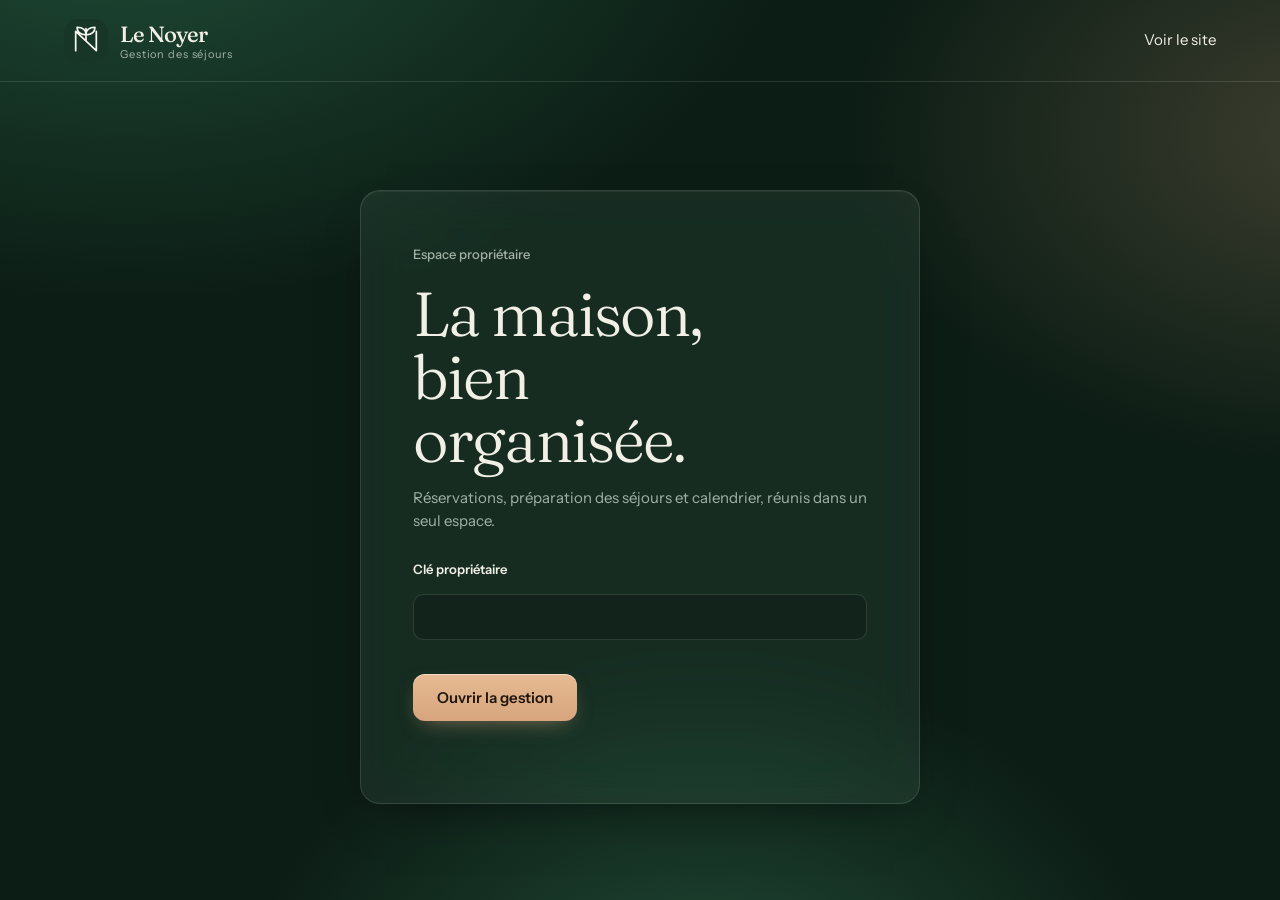
==== commit ff6514e1: "Habille l'espace propriétaire en verre dépoli - Fond forêt de nuit, panneaux translucides, bouton pr" ====
--- a/admin.html
+++ b/admin.html
@@ -3,12 +3,13 @@
 <head>
   <meta charset="utf-8">
   <meta name="viewport" content="width=device-width,initial-scale=1">
-  <meta name="theme-color" content="#f8f6ef">
+  <meta name="theme-color" content="#0c1d15">
   <title>Gestion des locations — Le Noyer</title>
   <link rel="icon" href="/favicon.svg">
   <link rel="stylesheet" href="/site.css">
   <link rel="stylesheet" href="/booking.css">
   <link rel="stylesheet" href="/workspace.css">
+  <link rel="stylesheet" href="/admin-glass.css">
   <script defer src="/workspace.js"></script>
   <script defer src="/admin.js"></script>
 </head>
@@ -33,20 +34,20 @@
       <a class="erp-brand" href="#dashboard"><img src="/favicon.svg" width="42" height="42" alt=""><span><strong>Le Noyer</strong><small>Espace propriétaire</small></span></a>
       <nav class="erp-nav">
         <span class="nav-label">Maison</span>
-        <a href="#dashboard" data-erp-nav="dashboard"><span aria-hidden="true">⌂</span>Vue d’ensemble</a>
-        <a href="#reservations" data-erp-nav="reservations"><span aria-hidden="true">▤</span>Réservations externes</a>
-        <a href="#site-requests" data-erp-nav="site-requests"><span aria-hidden="true">✉</span>Demandes du site</a>
-        <a href="#cleaning" data-erp-nav="cleaning"><span aria-hidden="true">◷</span>Accueil & ménage</a>
+        <a href="#dashboard" data-erp-nav="dashboard"><svg viewBox="0 0 24 24" aria-hidden="true"><path d="M3 11l9-7 9 7v9a1 1 0 0 1-1 1h-5v-6h-6v6H4a1 1 0 0 1-1-1z"/></svg>Vue d’ensemble</a>
+        <a href="#reservations" data-erp-nav="reservations"><svg viewBox="0 0 24 24" aria-hidden="true"><rect x="3" y="4" width="18" height="17" rx="2"/><path d="M3 9h18M8 2v4M16 2v4"/></svg>Réservations externes</a>
+        <a href="#site-requests" data-erp-nav="site-requests"><svg viewBox="0 0 24 24" aria-hidden="true"><path d="M4 5h16v12H8l-4 4z"/></svg>Demandes du site</a>
+        <a href="#cleaning" data-erp-nav="cleaning"><svg viewBox="0 0 24 24" aria-hidden="true"><path d="M12 3v3M5 21h14M7 21l1-9h8l1 9M9 12V8h6v4"/></svg>Accueil & ménage</a>
         <span class="nav-label nav-label-lower">Réglages</span>
-        <a href="#pricing" data-erp-nav="pricing"><span aria-hidden="true">€</span>Tarifs du site</a>
-        <a href="#availability" data-erp-nav="availability"><span aria-hidden="true">▦</span>Disponibilités</a>
+        <a href="#pricing" data-erp-nav="pricing"><svg viewBox="0 0 24 24" aria-hidden="true"><path d="M18 7a7 7 0 1 0 0 10M4 10h10M4 14h10"/></svg>Tarifs du site</a>
+        <a href="#availability" data-erp-nav="availability"><svg viewBox="0 0 24 24" aria-hidden="true"><rect x="3" y="3" width="7" height="7" rx="1.5"/><rect x="14" y="3" width="7" height="7" rx="1.5"/><rect x="3" y="14" width="7" height="7" rx="1.5"/><rect x="14" y="14" width="7" height="7" rx="1.5"/></svg>Disponibilités</a>
       </nav>
       <div class="erp-sidebar-bottom"><a href="/">← Retour au site public</a><button id="logout" type="button" class="sidebar-logout">Fermer la gestion</button></div>
     </aside>
 
     <main id="erp-content" class="erp-main" tabindex="-1">
       <header class="erp-topbar">
-        <div class="erp-title-wrap"><button id="mobile-menu" class="mobile-menu" type="button" aria-label="Ouvrir la navigation" aria-expanded="false">☰</button><div><p class="erp-eyebrow">LE NOYER · GESTION</p><h1 id="page-title" tabindex="-1">Vue d’ensemble</h1></div></div>
+        <div class="erp-title-wrap"><button id="mobile-menu" class="mobile-menu" type="button" aria-label="Ouvrir la navigation" aria-expanded="false">☰</button><div><h1 id="page-title" tabindex="-1">Vue d’ensemble</h1></div></div>
         <div class="erp-controls"><label for="year">Année</label><input id="year" type="number" min="2000" max="2100" required><button class="btn btn-small" id="refresh" type="button">Actualiser</button></div>
       </header>
       <p id="erp-status" class="erp-status" role="status" aria-live="polite"></p>
@@ -91,7 +92,8 @@
         <p class="page-intro">Prépare l’arrivée des voyageurs et coordonne le ménage entre deux séjours.</p>
         <div class="operations-switch"><div><span class="operation-mark reception-mark">A</span><div><h2>Arrivées à préparer</h2><p>Les séjours confirmés qui approchent.</p></div></div></div>
         <div id="reception-list" class="erp-record-list"></div>
-        <div class="operations-switch cleaning-heading"><div><span class="operation-mark cleaning-mark">M</span><div><h2>Rotations ménage</h2><p>Départs de 9 h à 17 h, avec les arrivées le même jour.</p></div></div></div>
+        <div class="operations-switch cleaning-heading"><div><span class="operation-mark cleaning-mark">M</span><div><h2>Rotations ménage</h2><p>Départs de 9 h à 17 h, avec les arrivées le même jour.</p></div></div><a class="btn btn-outline" href="/equipe-menage" target="_blank" rel="noopener">Ouvrir l’espace équipe ménage</a></div>
+        <div class="cleaning-toolbar"><label for="cleaning-status">Suivi des rotations<select id="cleaning-status"><option value="pending">À suivre</option><option value="all">Toutes les rotations</option><option value="transmit">À transmettre</option><option value="receipt">Réception à confirmer</option><option value="clean">Ménage à terminer</option><option value="done">Terminées</option></select></label></div>
         <div id="cleaning-list" class="erp-record-list"></div>
       </section>
 
@@ -100,10 +102,10 @@
         <p id="rates-warning" class="workspace-warning"></p>
         <div class="pricing-layout">
           <section class="erp-subpanel"><h2>Ajouter une période</h2><p>Deux forfaits, selon la date d’arrivée. La période de fin est exclue.</p>
-            <form id="rate-form" class="form-card"><input type="hidden" name="id" value="0"><label>Nom de la période<input name="label" maxlength="100" required placeholder="Été, basse saison…"></label><div class="form-row"><label>Première date<input name="start" type="date" required></label><label>Fin exclue<input name="end" type="date" required></label></div><div class="form-row"><label>Tarif de référence mid-week (4 nuits) (€)<input name="midweek" type="number" min="0.01" step="0.01" max="100000" required></label><label>Tarif week-end unique (€)<input name="weekend" type="number" min="0.01" step="0.01" max="100000" required></label></div><label>Ménage par séjour (€)<input name="cleaning" type="number" min="0" step="0.01" max="100000" value="0" required></label><button class="btn">Enregistrer la période</button><button id="new-rate" type="button" class="underlink">Vider le formulaire</button><p id="rate-status" role="status" aria-live="polite"></p></form>
+            <form id="rate-form" class="form-card"><input type="hidden" name="id" value="0"><label>Nom de la période<input name="label" maxlength="100" required placeholder="Été, basse saison…"></label><div class="form-row"><label>Première date<input name="start" type="date" required></label><label>Fin exclue<input name="end" type="date" required></label></div><div class="form-row"><label>Tarif de référence mid-week (4 nuits) (€)<input name="midweek" type="number" min="0.01" step="0.01" max="100000" required></label><label>Tarif week-end unique (€)<input name="weekend" type="number" min="0.01" step="0.01" max="100000" required></label></div><div class="form-row"><label>Ménage par séjour (€)<input name="cleaning" type="number" min="0" step="0.01" max="100000" value="0" required></label><label>Charges fixes par séjour, selon la saison (€)<input name="charges" type="number" min="0" step="0.01" max="100000" value="0" required></label></div><button class="btn">Enregistrer la période</button><button id="new-rate" type="button" class="underlink">Vider le formulaire</button><p id="rate-status" role="status" aria-live="polite"></p></form>
           </section>
           <section class="erp-subpanel"><div class="list-toolbar"><div><h2>Grille tarifaire</h2><p>Modifie ou copie une saison.</p></div><button type="button" id="select-all-rates" class="btn btn-outline">Tout sélectionner</button></div><div id="rates" class="rates-scroll"></div>
-            <form id="bulk-rates" class="bulk-form"><h3>Appliquer aux périodes cochées</h3><div class="form-row"><label>Référence mid-week, 4 nuits (€)<input name="midweek" type="number" step="0.01" min="0.01" max="100000" required></label><label>Week-end unique (€)<input name="weekend" type="number" step="0.01" min="0.01" max="100000" required></label><label>Ménage (€)<input name="cleaning" type="number" step="0.01" min="0" max="100000" required></label></div><button class="btn" type="submit">Appliquer les prix</button><p id="bulk-status" role="status" aria-live="polite"></p></form>
+            <form id="bulk-rates" class="bulk-form"><h3>Appliquer aux périodes cochées</h3><div class="form-row"><label>Référence mid-week, 4 nuits (€)<input name="midweek" type="number" step="0.01" min="0.01" max="100000" required></label><label>Week-end unique (€)<input name="weekend" type="number" step="0.01" min="0.01" max="100000" required></label><label>Ménage (€)<input name="cleaning" type="number" step="0.01" min="0" max="100000" required></label><label>Charges fixes par séjour (€)<input name="charges" type="number" step="0.01" min="0" max="100000" required></label></div><button class="btn" type="submit">Appliquer les prix</button><p id="bulk-status" role="status" aria-live="polite"></p></form>
           </section>
         </div>
       </section>
@@ -118,8 +120,8 @@
     </main>
   </div>
 
-  <dialog id="record-dialog" class="record-dialog" aria-labelledby="record-title"><div class="dialog-head"><div><p class="erp-eyebrow">ESPACE DE TRAVAIL · SÉJOUR</p><h2 id="record-title"></h2></div><button type="button" id="record-close" class="icon-close" aria-label="Fermer l’espace de séjour">×</button></div><div id="record-content"></div></dialog>
-  <dialog id="cleaning-share-dialog" class="cleaning-share-dialog" aria-labelledby="cleaning-share-title"><div class="dialog-head"><div><p class="erp-eyebrow">TRANSMISSION À L’ÉQUIPE</p><h2 id="cleaning-share-title">Consignes de ménage</h2></div><button type="button" id="cleaning-share-close" class="icon-close" aria-label="Fermer le partage">×</button></div><p class="share-explainer">Le message ne part pas depuis le site. Choisissez un canal, envoyez-le dans votre application, puis confirmez l’envoi pour garder une trace.</p><label for="cleaning-share-text">Aperçu du message</label><textarea id="cleaning-share-text" rows="10" spellcheck="true"></textarea><div class="record-actions"><button type="button" id="cleaning-share-whatsapp" class="btn btn-outline">Ouvrir WhatsApp</button><button type="button" id="cleaning-share-native" class="btn btn-outline">Partager…</button><button type="button" id="cleaning-share-copy" class="btn btn-outline">Copier le texte</button></div><p id="cleaning-share-status" role="status" aria-live="polite"></p><button type="button" id="confirm-cleaning-share" class="btn" disabled>Message envoyé, inscrire dans l’historique</button></dialog>
+  <dialog id="record-dialog" class="record-dialog" aria-labelledby="record-title"><div class="dialog-head"><div><p class="erp-eyebrow">Fiche du séjour</p><h2 id="record-title"></h2></div><button type="button" id="record-close" class="icon-close" aria-label="Fermer l’espace de séjour">×</button></div><div id="record-content"></div></dialog>
+  <dialog id="cleaning-share-dialog" class="cleaning-share-dialog" aria-labelledby="cleaning-share-title"><div class="dialog-head"><div><p class="erp-eyebrow">Transmission à l’équipe</p><h2 id="cleaning-share-title">Consignes de ménage</h2></div><button type="button" id="cleaning-share-close" class="icon-close" aria-label="Fermer le partage">×</button></div><p class="share-explainer">Le message ne part pas depuis le site. Choisissez un canal, envoyez-le dans votre application, puis confirmez l’envoi pour garder une trace.</p><label for="cleaning-share-text">Aperçu du message</label><textarea id="cleaning-share-text" rows="10" spellcheck="true"></textarea><div class="record-actions"><button type="button" id="cleaning-share-whatsapp" class="btn btn-outline">Ouvrir WhatsApp</button><button type="button" id="cleaning-share-native" class="btn btn-outline">Partager…</button><button type="button" id="cleaning-share-copy" class="btn btn-outline">Copier le texte</button></div><p id="cleaning-share-status" role="status" aria-live="polite"></p><button type="button" id="confirm-cleaning-share" class="btn" disabled>Message envoyé, inscrire dans l’historique</button></dialog>
   <dialog id="message-draft" aria-labelledby="draft-title"><div class="dialog-head"><h2 id="draft-title">Courriel à copier-coller</h2><button type="button" id="draft-close" class="icon-close" aria-label="Fermer le courriel préparé">×</button></div><p id="draft-recipient"></p><label>Objet<input id="draft-subject"></label><label>Message à vérifier<textarea id="draft-body" rows="10"></textarea></label><div class="record-actions"><button type="button" id="copy-draft" class="btn btn-outline">Copier le courriel</button><button type="button" id="mark-message-sent" class="btn" hidden>J’ai envoyé ce message, valider l’étape</button></div><p id="draft-status" role="status" aria-live="polite"></p></dialog>
 </body>
 </html>
--- a/site.css
+++ b/site.css
@@ -1,8 +1,256 @@
-:root{--forest:#183628;--ivory:#f8f6ef;--copper:#aa8061;--ink:#223c30;--muted:#58655c;--line:#d6dcd1;--sage:#e8ede3;--white:#fff;--sans:"Avenir Next",Avenir,"Segoe UI",sans-serif;--display:"Iowan Old Style","Palatino Linotype",Palatino,serif}
-*{box-sizing:border-box}html{scroll-behavior:smooth;scroll-padding-top:110px}body{margin:0;background:var(--ivory);color:var(--ink);font:17px/1.65 var(--sans)}a{color:inherit;text-decoration:none}button,input,select,textarea{font:inherit}button,a,input,select,textarea{touch-action:manipulation}button{cursor:pointer}img{display:block;width:100%;height:auto}h1,h2,h3,p{margin:0}p+p{margin-top:1rem}h1,h2,h3{text-wrap:balance}h1,h2{font-family:var(--display);font-weight:400;letter-spacing:-.055em;line-height:1.04}h1{font-size:clamp(3.6rem,7.8vw,8rem)}h2{font-size:clamp(2.5rem,5vw,5.2rem)}h3{font-size:1.5rem;line-height:1.3;font-weight:500}p{max-width:65ch}a:hover{text-decoration:underline;text-underline-offset:5px}:focus-visible{outline:3px solid var(--copper);outline-offset:5px}[hidden]{display:none!important}.skip{position:fixed;top:-100px;left:20px;z-index:100;background:white;padding:12px}.skip:focus{top:15px}.wrap{width:min(1280px,calc(100% - 96px));margin:auto}.section{padding:110px 0}header{height:100px;padding:0 48px;display:flex;align-items:center;justify-content:space-between;gap:24px;background:var(--ivory);position:sticky;top:0;z-index:20;border-bottom:1px solid var(--line)}.brand{display:inline-flex;align-items:center;gap:12px;flex-shrink:0}.brand img{width:49px;height:49px;border-radius:14px}.brand strong{display:block;font-size:24px;font-weight:500;letter-spacing:-1px;line-height:1.2}.brand small{display:block;font-size:12px;letter-spacing:.08em}nav{display:flex;gap:28px;font-size:15px}nav a[aria-current]{text-decoration:underline;text-underline-offset:8px}.btn,.head-cta,.r7-official,.r7-map,.ln-gpx-buttons a{display:inline-flex;justify-content:center;align-items:center;min-height:50px;padding:13px 24px;border:1px solid var(--forest);border-radius:7px;background:var(--forest);color:var(--ivory);font-size:15px;font-weight:600;line-height:1.4;text-align:center}.btn:hover,.head-cta:hover,.r7-official:hover,.ln-gpx-buttons a:hover{background:#2d513c;text-decoration:none}.btn.light{background:var(--ivory);color:var(--forest);border-color:var(--ivory)}.btn.light:hover{background:#e5eadf}.underlink{display:inline-block;text-decoration:underline;text-underline-offset:6px;font-size:15px}.mobile-nav{display:none}.hero{padding:32px 32px 0}.hero-stage{position:relative;min-height:670px;border-radius:14px;overflow:hidden;background:var(--forest)}.hero-stage>img{position:absolute;height:100%;object-fit:cover;object-position:50% 55%}.hero-stage:after{content:"";position:absolute;inset:0;background:linear-gradient(90deg,rgba(12,30,19,.83),rgba(12,30,19,.3) 65%,rgba(12,30,19,.04))}.hero-copy{position:relative;z-index:1;padding:80px 5%;color:white;max-width:830px}.location{font-size:15px;margin-bottom:26px;display:block}.hero-copy p{margin-top:28px;max-width:430px;color:#f1f3ed}.hero-actions{display:flex;align-items:center;flex-wrap:wrap;gap:24px;margin-top:32px}.hero .btn{background:var(--ivory);color:var(--forest);border-color:var(--ivory)}.hero-caption{position:absolute;z-index:2;right:30px;bottom:25px;color:#fff;font-size:14px}.stats{display:flex;justify-content:space-between;gap:20px;padding:32px 0;border-bottom:1px solid var(--line)}.stats div{display:flex;align-items:baseline;gap:12px}.stats strong{font-size:28px;font-weight:500;letter-spacing:-1px}.stats small{font-size:14px;color:var(--muted)}.story-layout{display:grid;grid-template-columns:1fr 1fr;gap:90px;align-items:center}.story-image img{height:590px;object-fit:cover;border-radius:8px 8px 90px 8px}.story-layout p{margin-top:25px}.story-layout .underlink{margin-top:25px}.amenities{display:grid;grid-template-columns:1fr 1fr;gap:15px;margin:30px 0;padding:24px 0;border-block:1px solid var(--line);list-style:none;font-size:15px}.midweek{background:var(--forest);color:var(--ivory)}.midweek-layout{display:grid;grid-template-columns:1.05fr 1fr;gap:70px;align-items:center}.midweek-photo img{height:560px;object-fit:cover;border-radius:160px 160px 8px 8px}.midweek-content p{margin:26px 0;color:#dbe4d6}.tag{display:inline-flex;align-items:center;gap:10px;margin-bottom:22px;font-size:14px}.tag img{width:28px;height:28px}.midweek-perks{display:flex;gap:12px;flex-wrap:wrap;margin:25px 0}.midweek-perks span{font-size:14px;border:1px solid #718274;padding:7px 12px;border-radius:30px}.section-head{display:flex;align-items:end;justify-content:space-between;gap:35px;margin-bottom:40px}.section-head p{max-width:380px;color:var(--muted)}.filters{display:flex;gap:8px;flex-wrap:wrap;margin:28px 0}.filters button{border:1px solid var(--line);padding:10px 18px;border-radius:30px;background:transparent;color:var(--forest);font-size:14px;min-height:44px}.filters button.active,.filters button:hover{background:var(--forest);color:var(--ivory)}.gallery-grid{display:grid;grid-template-columns:repeat(3,1fr);gap:24px}.gallery-item{padding:0;text-align:left;background:none;border:0;color:var(--forest);min-width:0}.gallery-item img{height:255px;object-fit:cover;border-radius:7px;transition:filter .2s}.gallery-item:hover img{filter:brightness(.88)}.gallery-item span{display:flex;justify-content:space-between;padding:12px 0;font-size:14px}.gallery-item b{font-weight:400}.booking{background:var(--sage)}.booking-layout{display:grid;grid-template-columns:1fr 1fr;gap:80px;align-items:start}.booking-copy p{margin-top:25px}.booking-logo{margin-top:38px}.form-card{background:var(--white);padding:36px;border-radius:12px}.form-card>p{font-size:14px;color:var(--muted);margin:12px 0 26px}.form-row{display:grid;grid-template-columns:1fr 1fr;gap:18px}label{display:block;font-size:14px;font-weight:500;margin-bottom:18px}input,select,textarea{width:100%;min-width:0;display:block;margin-top:7px;border:1px solid #aab6a8;border-radius:5px;padding:12px;background:#fff;color:var(--forest);font-size:16px}textarea{resize:vertical}.form-note{font-size:13px;color:var(--muted);margin-top:16px}#status{font-size:15px;margin-top:15px;overflow-wrap:anywhere}.error{color:#9a3022}button:disabled{opacity:.65;cursor:wait}footer{padding:45px 48px;background:var(--forest);color:var(--ivory)}.footer-top{display:flex;justify-content:space-between;gap:30px}.footer-top p{font-size:14px}.footer-bottom{display:flex;justify-content:space-between;gap:20px;border-top:1px solid #536b58;margin-top:30px;padding-top:22px;font-size:13px}.footer-bottom a{text-decoration:underline}dialog{padding:20px;border:0;border-radius:12px;background:var(--ivory);width:min(1100px,94vw);max-height:92dvh;overscroll-behavior:contain}dialog::backdrop{background:#10251de6}.dialog-head{display:flex;align-items:center;justify-content:space-between;gap:20px;padding-bottom:16px}.dialog-head button,.dialog-body button{border:1px solid var(--line);background:var(--ivory);color:var(--forest);min-width:44px;min-height:44px;border-radius:50%}.dialog-body{display:flex;gap:15px;align-items:center}.dialog-body img{min-width:0;max-height:75dvh;object-fit:contain}.walking-intro{padding:70px 0 65px}.walking-intro .location{color:var(--muted)}.walking-intro h1{max-width:950px}.walking-intro p{margin-top:28px;max-width:600px}.walking-intro .hero-actions{margin-top:28px}.walking-cover{width:100%;height:440px;object-fit:cover;border-radius:12px}.walking-strip{display:flex;justify-content:space-between;gap:25px;padding:24px 0;font-size:15px;border-bottom:1px solid var(--line)}.r7-section{padding:90px 0}.r7-top{display:flex;justify-content:space-between;align-items:end;gap:40px}.r7-top p{max-width:380px}.r7-prompt{margin:35px 0 15px;font-size:15px}.r7-tabs{display:flex;gap:10px;margin-bottom:25px}.r7-tabs button{flex:1;padding:15px 8px;border:1px solid var(--line);border-radius:7px;color:var(--forest);background:transparent;min-height:70px}.r7-tabs button[aria-selected=true]{background:var(--forest);color:var(--ivory)}.r7-tabs strong{font-size:25px;font-weight:500}.r7-tabs small{display:block;font-size:12px}.r7-feature{display:grid;grid-template-columns:1fr 1fr;gap:50px;align-items:center;padding:30px;background:var(--sage);border-radius:12px}.r7-picture{position:relative}.r7-picture img{height:390px;object-fit:cover;border-radius:8px}.r7-photo-credit{display:none}.r7-detail>small{font-size:14px}.r7-detail h3{font-family:var(--display);font-size:36px;letter-spacing:-1px;margin:12px 0 16px}.r7-detail p{font-size:15px}.r7-facts{display:flex;gap:28px;margin:24px 0;padding-block:18px;border-block:1px solid #bac6b5;flex-wrap:wrap}.r7-facts strong{display:block;font-size:19px}.r7-facts span,.r7-start,.r7-source{font-size:13px}.r7-actions{display:flex;flex-wrap:wrap;gap:10px;margin:20px 0}.r7-map{background:transparent;color:var(--forest)}.r7-source{color:var(--muted)}.r7-final{display:flex;gap:40px;justify-content:space-between;align-items:center;margin-top:32px}.r7-final p{font-size:14px;max-width:650px}.r7-final .btn{flex-shrink:0}.gpx-section{margin-top:50px;border:1px solid var(--line);border-radius:12px;padding:30px}.gpx-layout{display:grid;grid-template-columns:1fr 1fr;align-items:center;gap:40px}.gpx-section p{font-size:15px;margin:20px 0}.ln-gpx-buttons{display:flex;gap:12px;flex-wrap:wrap}.ln-gpx-buttons .secondary{background:transparent;color:var(--forest)}#trace-map{width:100%;height:320px;background:var(--sage);border-radius:8px}.map-status{font-size:13px;color:var(--muted)}.planning{background:var(--sage)}.planning-grid{display:grid;grid-template-columns:1fr 1fr;gap:90px}.planning details{border-bottom:1px solid #bac6b5;padding:22px 0}.planning summary{font-size:20px;cursor:pointer}.planning details p{margin:18px 0 0;font-size:16px}.planning-grid>div>p{margin:24px 0}.practical{margin-top:35px}.practical p{font-size:14px}.mobile-book{display:none}
+@font-face{font-family:"Fraunces";src:url(/fonts/fraunces.woff2) format("woff2");font-weight:300 700;font-style:normal;font-display:swap}@font-face{font-family:"Fraunces";src:url(/fonts/fraunces-italic.woff2) format("woff2");font-weight:300 700;font-style:italic;font-display:swap}@font-face{font-family:"Instrument Sans";src:url(/fonts/instrument-sans.woff2) format("woff2");font-weight:400 700;font-style:normal;font-display:swap}
+:root{--forest:#183628;--ivory:#f8f6ef;--copper:#aa8061;--ink:#223c30;--muted:#58655c;--line:#d6dcd1;--sage:#e8ede3;--white:#fff;--sans:"Instrument Sans","Avenir Next",Avenir,"Segoe UI",sans-serif;--display:"Fraunces","Iowan Old Style",Palatino,serif}
+*{box-sizing:border-box}html{scroll-behavior:smooth;scroll-padding-top:110px}body{margin:0;background:var(--ivory);color:var(--ink);font:17px/1.65 var(--sans)}a{color:inherit;text-decoration:none}button,input,select,textarea{font:inherit}button,a,input,select,textarea{touch-action:manipulation}button{cursor:pointer}img{display:block;width:100%;height:auto}h1,h2,h3,p{margin:0}p+p{margin-top:1rem}h1,h2,h3{text-wrap:balance}h1,h2{font-family:var(--display);font-weight:360;font-variation-settings:"opsz" 144,"SOFT" 30;letter-spacing:-.035em;line-height:1.02}h1{font-size:clamp(3.6rem,7.8vw,8rem)}h2{font-size:clamp(2.5rem,5vw,5.2rem)}h3{font-size:1.5rem;line-height:1.3;font-weight:500}p{max-width:65ch}a:hover{text-decoration:underline;text-underline-offset:5px}:focus-visible{outline:3px solid var(--copper);outline-offset:5px}[hidden]{display:none!important}.skip{position:fixed;top:-100px;left:20px;z-index:100;background:white;padding:12px}.skip:focus{top:15px}.wrap{width:min(1280px,calc(100% - 96px));margin:auto}.section{padding:110px 0}header{height:100px;padding:0 48px;display:flex;align-items:center;justify-content:space-between;gap:24px;background:var(--ivory);position:sticky;top:0;z-index:20;border-bottom:1px solid var(--line)}.brand{display:inline-flex;align-items:center;gap:12px;flex-shrink:0}.brand img{width:49px;height:49px;border-radius:14px}.brand strong{display:block;font-size:24px;font-weight:500;letter-spacing:-1px;line-height:1.2}.brand small{display:block;font-size:12px;letter-spacing:.08em}nav{display:flex;gap:28px;font-size:15px}nav a[aria-current]{text-decoration:underline;text-underline-offset:8px}.btn,.head-cta,.r7-official,.r7-map,.ln-gpx-buttons a{display:inline-flex;justify-content:center;align-items:center;min-height:50px;padding:13px 24px;border:1px solid var(--forest);border-radius:7px;background:var(--forest);color:var(--ivory);font-size:15px;font-weight:600;line-height:1.4;text-align:center}.btn:hover,.head-cta:hover,.r7-official:hover,.ln-gpx-buttons a:hover{background:#2d513c;text-decoration:none}.btn.light{background:var(--ivory);color:var(--forest);border-color:var(--ivory)}.btn.light:hover{background:#e5eadf}.underlink{display:inline-block;text-decoration:underline;text-underline-offset:6px;font-size:15px}.mobile-nav{display:none}.hero{padding:32px 32px 0}.hero-stage{position:relative;min-height:670px;border-radius:14px;overflow:hidden;background:var(--forest)}.hero-stage>img{position:absolute;height:100%;object-fit:cover;object-position:50% 55%}.hero-stage:after{content:"";position:absolute;inset:0;background:linear-gradient(90deg,rgba(12,30,19,.83),rgba(12,30,19,.3) 65%,rgba(12,30,19,.04))}.hero-copy{position:relative;z-index:1;padding:80px 5%;color:white;max-width:830px}.location{font-size:15px;margin-bottom:26px;display:block}.hero-copy p{margin-top:28px;max-width:430px;color:#f1f3ed}.hero-actions{display:flex;align-items:center;flex-wrap:wrap;gap:24px;margin-top:32px}.hero .btn{background:var(--ivory);color:var(--forest);border-color:var(--ivory)}.hero-caption{position:absolute;z-index:2;right:30px;bottom:25px;color:#fff;font-size:14px}.stats{display:flex;justify-content:space-between;gap:20px;padding:32px 0;border-bottom:1px solid var(--line)}.stats div{display:flex;align-items:baseline;gap:12px}.stats strong{font-size:28px;font-weight:500;letter-spacing:-1px}.stats small{font-size:14px;color:var(--muted)}.story-layout{display:grid;grid-template-columns:1fr 1fr;gap:90px;align-items:center}.story-image img{height:590px;object-fit:cover;border-radius:8px 8px 90px 8px}.story-layout p{margin-top:25px}.story-layout .underlink{margin-top:25px}.amenities{display:grid;grid-template-columns:1fr 1fr;gap:15px;margin:30px 0;padding:24px 0;border-block:1px solid var(--line);list-style:none;font-size:15px}.midweek{background:var(--forest);color:var(--ivory)}.midweek-layout{display:grid;grid-template-columns:1.05fr 1fr;gap:70px;align-items:center}.midweek-photo img{height:560px;object-fit:cover;border-radius:160px 160px 8px 8px}.midweek-content p{margin:26px 0;color:#dbe4d6}.tag{display:inline-flex;align-items:center;gap:10px;margin-bottom:22px;font-size:14px}.tag img{width:28px;height:28px}.midweek-perks{display:flex;gap:12px;flex-wrap:wrap;margin:25px 0}.midweek-perks span{font-size:14px;border:1px solid #718274;padding:7px 12px;border-radius:30px}.section-head{display:flex;align-items:end;justify-content:space-between;gap:35px;margin-bottom:40px}.section-head p{max-width:380px;color:var(--muted)}.filters{display:flex;gap:8px;flex-wrap:wrap;margin:28px 0}.filters button{border:1px solid var(--line);padding:10px 18px;border-radius:30px;background:transparent;color:var(--forest);font-size:14px;min-height:44px}.filters button.active,.filters button:hover{background:var(--forest);color:var(--ivory)}.gallery-grid{display:grid;grid-template-columns:repeat(3,1fr);gap:24px}.gallery-item{padding:0;text-align:left;background:none;border:0;color:var(--forest);min-width:0}.gallery-item img{height:255px;object-fit:cover;border-radius:7px;transition:filter .2s}.gallery-item:hover img{filter:brightness(.88)}.gallery-item span{display:flex;justify-content:space-between;padding:12px 0;font-size:14px}.gallery-item b{font-weight:400}.booking{background:var(--sage)}.booking-layout{display:grid;grid-template-columns:1fr 1fr;gap:80px;align-items:start}.booking-copy p{margin-top:25px}.booking-logo{margin-top:38px}.form-card{background:var(--white);padding:36px;border-radius:12px}.form-card>p{font-size:14px;color:var(--muted);margin:12px 0 26px}.form-row{display:grid;grid-template-columns:1fr 1fr;gap:18px}label{display:block;font-size:14px;font-weight:500;margin-bottom:18px}input,select,textarea{width:100%;min-width:0;display:block;margin-top:7px;border:1px solid #aab6a8;border-radius:5px;padding:12px;background:#fff;color:var(--forest);font-size:16px}textarea{resize:vertical}.form-note{font-size:13px;color:var(--muted);margin-top:16px}#status{font-size:15px;margin-top:15px;overflow-wrap:anywhere}.error{color:#9a3022}button:disabled{opacity:.65;cursor:wait}footer{padding:45px 48px;background:var(--forest);color:var(--ivory)}.footer-top{display:flex;justify-content:space-between;gap:30px}.footer-top p{font-size:14px}.footer-bottom{display:flex;justify-content:space-between;gap:20px;border-top:1px solid #536b58;margin-top:30px;padding-top:22px;font-size:13px}.footer-bottom a{text-decoration:underline}dialog{padding:20px;border:0;border-radius:12px;background:var(--ivory);width:min(1100px,94vw);max-height:92dvh;overscroll-behavior:contain}dialog::backdrop{background:#10251de6}.dialog-head{display:flex;align-items:center;justify-content:space-between;gap:20px;padding-bottom:16px}.dialog-head button,.dialog-body button{border:1px solid var(--line);background:var(--ivory);color:var(--forest);min-width:44px;min-height:44px;border-radius:50%}.dialog-body{display:flex;gap:15px;align-items:center}.dialog-body img{min-width:0;max-height:75dvh;object-fit:contain}.walking-intro{padding:70px 0 65px}.walking-intro .location{color:var(--muted)}.walking-intro h1{max-width:950px}.walking-intro p{margin-top:28px;max-width:600px}.walking-intro .hero-actions{margin-top:28px}.walking-cover{width:100%;height:440px;object-fit:cover;border-radius:12px}.walking-strip{display:flex;justify-content:space-between;gap:25px;padding:24px 0;font-size:15px;border-bottom:1px solid var(--line)}.r7-section{padding:90px 0}.r7-top{display:flex;justify-content:space-between;align-items:end;gap:40px}.r7-top p{max-width:380px}.r7-prompt{margin:35px 0 15px;font-size:15px}.r7-tabs{display:flex;gap:10px;margin-bottom:25px}.r7-tabs button{flex:1;padding:15px 8px;border:1px solid var(--line);border-radius:7px;color:var(--forest);background:transparent;min-height:70px}.r7-tabs button[aria-selected=true]{background:var(--forest);color:var(--ivory)}.r7-tabs strong{font-size:25px;font-weight:500}.r7-tabs small{display:block;font-size:12px}.r7-feature{display:grid;grid-template-columns:1fr 1fr;gap:50px;align-items:center;padding:30px;background:var(--sage);border-radius:12px}.r7-picture{position:relative}.r7-picture img{height:390px;object-fit:cover;border-radius:8px}.r7-photo-credit{display:none}.r7-detail>small{font-size:14px}.r7-detail h3{font-family:var(--display);font-size:36px;letter-spacing:-1px;margin:12px 0 16px}.r7-detail p{font-size:15px}.r7-facts{display:flex;gap:28px;margin:24px 0;padding-block:18px;border-block:1px solid #bac6b5;flex-wrap:wrap}.r7-facts strong{display:block;font-size:19px}.r7-facts span,.r7-start,.r7-source{font-size:13px}.r7-actions{display:flex;flex-wrap:wrap;gap:10px;margin:20px 0}.r7-map{background:transparent;color:var(--forest)}.r7-source{color:var(--muted)}.r7-final{display:flex;gap:40px;justify-content:space-between;align-items:center;margin-top:32px}.r7-final p{font-size:14px;max-width:650px}.r7-final .btn{flex-shrink:0}.gpx-section{margin-top:50px;border:1px solid var(--line);border-radius:12px;padding:30px}.gpx-layout{display:grid;grid-template-columns:1fr 1fr;align-items:center;gap:40px}.gpx-section p{font-size:15px;margin:20px 0}.ln-gpx-buttons{display:flex;gap:12px;flex-wrap:wrap}.ln-gpx-buttons .secondary{background:transparent;color:var(--forest)}#trace-map{width:100%;height:320px;background:var(--sage);border-radius:8px}.map-status{font-size:13px;color:var(--muted)}.planning{background:var(--sage)}.planning-grid{display:grid;grid-template-columns:1fr 1fr;gap:90px}.planning details{border-bottom:1px solid #bac6b5;padding:22px 0}.planning summary{font-size:20px;cursor:pointer}.planning details p{margin:18px 0 0;font-size:16px}.planning-grid>div>p{margin:24px 0}.practical{margin-top:35px}.practical p{font-size:14px}.mobile-book{display:none}
 @media(min-width:1500px){.hero-stage{min-height:760px}.hero-copy{padding-top:100px}}
 @media(max-width:1100px){header{padding:0 24px}nav{gap:15px;font-size:14px}.head-cta{padding-inline:15px}.wrap{width:calc(100% - 48px)}.story-layout,.midweek-layout,.booking-layout,.planning-grid{gap:40px}.stats div{display:block}.gallery-item img{height:200px}.hero-stage{min-height:610px}.r7-feature{gap:25px}.r7-final{align-items:start;flex-direction:column}}
 @media(max-width:800px){header{height:82px;padding:0 20px}.brand strong{font-size:22px}.brand img{width:43px;height:43px}header nav,header>.head-cta{display:none}.mobile-nav{display:block}.mobile-nav summary{cursor:pointer;min-height:44px;padding:10px}.mobile-nav>div{position:absolute;top:81px;left:0;right:0;background:var(--ivory);padding:15px 24px 25px;border-bottom:1px solid var(--line);box-shadow:0 20px 30px #18362812}.mobile-nav a{display:block;padding:12px}.hero{padding:14px 14px 0}.hero-stage{min-height:650px}.hero-copy{padding:55px 24px}.hero-stage:after{background:linear-gradient(0deg,rgba(12,30,19,.15),rgba(12,30,19,.75))}.hero-caption{left:24px;right:auto;font-size:12px}.hero-copy p{font-size:16px}.hero-actions{gap:22px}.wrap{width:calc(100% - 40px)}.stats{display:grid;grid-template-columns:1fr 1fr;padding:25px 0;gap:20px}.stats div{display:flex;gap:10px}.stats strong{font-size:24px}.stats small{font-size:12px}.section{padding:65px 0}.story-layout,.midweek-layout,.booking-layout,.planning-grid,.r7-feature,.gpx-layout{grid-template-columns:1fr;gap:30px}.story-image img{height:380px;border-bottom-right-radius:60px}.story-layout>div:last-child{padding-top:10px}.midweek-photo img{height:390px;border-radius:120px 120px 7px 7px}.midweek-content h2{font-size:3rem}.section-head,.r7-top{display:block}.section-head p,.r7-top p{margin-top:22px}.gallery-grid{grid-template-columns:1fr 1fr;gap:15px}.gallery-item img{height:170px}.gallery-item span{font-size:12px}.form-card{padding:24px}.form-row{gap:12px}.form-row:has(select){grid-template-columns:1fr}.booking-copy .booking-logo{display:none}.footer-top,.footer-bottom{flex-direction:column}footer{padding:40px 24px 100px}.walking-intro{padding:45px 0}.walking-intro h1{font-size:3.6rem}.walking-cover{height:300px}.walking-strip{flex-direction:column;gap:10px}.r7-section{padding:60px 0}.r7-tabs{gap:6px}.r7-tabs button{padding:12px 3px}.r7-tabs small{font-size:10px}.r7-tabs strong{font-size:22px}.r7-feature{padding:18px}.r7-picture img{height:240px}.r7-detail h3{font-size:32px}.gpx-section{padding:20px}.r7-final .btn{width:100%}.mobile-book{display:block;position:fixed;bottom:0;left:0;right:0;z-index:15;background:var(--ivory);padding:10px 20px calc(10px + env(safe-area-inset-bottom));border-top:1px solid var(--line)}.mobile-book a{display:flex}.section:target{scroll-margin-top:15px}}
 @media(prefers-reduced-motion:reduce){html{scroll-behavior:auto}*{transition:none!important}}
 
 :where(.story-layout) .value-note{margin-top:1.25rem;padding-left:1rem;border-left:2px solid var(--copper);font-family:var(--display);font-size:1.12rem;line-height:1.45}
+
+/* Refonte 2026 : luxe discret, ivoire dominant */
+:root{--line:#e1e1d6;--header:72px}
+.wrap{width:min(1280px,calc(100% - 96px))}
+h2{font-size:clamp(2.3rem,4.2vw,4.2rem)}
+
+/* En-tête fin, masqué en descendant */
+.site-header{position:fixed;top:0;left:0;right:0;height:var(--header);padding:0 max(24px,calc((100% - 1280px)/2));background:rgba(248,246,239,.94);-webkit-backdrop-filter:blur(10px);backdrop-filter:blur(10px);border-bottom:1px solid var(--line);color:var(--forest);transition:transform .45s cubic-bezier(.2,.7,.2,1),background-color .35s,color .35s,border-color .35s}
+.site-header.is-hidden{transform:translateY(-100%)}
+.site-header.is-over{background:transparent;border-color:transparent;color:var(--ivory);-webkit-backdrop-filter:none;backdrop-filter:none}
+.site-header .brand img{width:40px;height:40px;border-radius:11px}
+.site-header .brand strong{font-family:var(--display);font-weight:400;font-size:21px;letter-spacing:-.02em}
+.site-header .brand small{font-size:11px;letter-spacing:.06em;opacity:.8}
+.site-header nav{gap:34px;font-size:14.5px}
+.site-header .head-cta{min-height:42px;padding:9px 20px;background:transparent;color:inherit;border-color:currentColor;border-radius:40px;font-weight:500}
+.site-header .head-cta:hover{background:var(--forest);border-color:var(--forest);color:var(--ivory)}
+.site-header.is-over .head-cta:hover{background:var(--ivory);border-color:var(--ivory);color:var(--forest)}
+body:not(.home) main{padding-top:var(--header)}
+html{scroll-padding-top:24px}
+
+/* Ouverture : le relief porte le titre */
+.home .relief-copy{width:min(620px,calc(100% - 40px))}
+.relief-copy a{pointer-events:auto}
+.relief-steps li{transition:opacity .6s ease,transform .6s ease,visibility .6s}
+.relief-steps li:not([data-active]){visibility:hidden}
+.relief-steps li.relief-intro{border-left:0;padding-left:0;max-width:none}
+.relief-steps .relief-intro h2{font-size:clamp(2.6rem,4.6vw,4.6rem);color:var(--ivory);margin:0}
+.relief-intro p{margin-top:24px;max-width:440px;font-size:17px}
+.relief-steps h2{font-size:clamp(1.8rem,2.6vw,2.4rem);line-height:1.1;margin-bottom:12px}
+.relief-scroll{position:absolute;z-index:2;left:50%;bottom:22px;transform:translateX(-50%);margin:0;font-size:12.5px;color:#cfd8cc;transition:opacity .5s}
+.relief-home:has(.relief-intro:not([data-active])) .relief-scroll,.relief-home.is-static .relief-scroll,.relief-home.is-fallback .relief-scroll{opacity:0}
+.relief-home.is-static .relief-steps li,.relief-home.is-fallback .relief-steps li{visibility:visible}
+.relief-home.is-static .relief-copy,.relief-home.is-fallback .relief-copy{padding-block:calc(var(--header) + 40px) 60px}
+
+/* Ouverture : titre puis façade bord à bord */
+.opening{padding:calc(var(--header) + clamp(48px,7vw,104px)) 0 0}
+.opening-layout{display:grid;grid-template-columns:minmax(0,7fr) minmax(0,4fr);gap:clamp(32px,5vw,80px);align-items:end}
+.opening-title .location{color:var(--muted);margin-bottom:22px}
+.opening-title h1{font-size:clamp(3.2rem,7vw,7.2rem)}
+.opening-text p{max-width:400px;color:var(--muted);font-size:18px}
+.opening-text .hero-actions{margin-top:30px}
+.opening-media{margin:clamp(48px,6vw,88px) 0 0}
+.opening-media .frame{height:clamp(420px,78vh,860px);border-radius:0}
+
+/* Cadres photo et profondeur */
+.frame{overflow:hidden;border-radius:2px;background:var(--sage)}
+.frame img{width:100%;height:100%;object-fit:cover;transform:translate3d(0,var(--shift,0px),0) scale(1.08);will-change:transform}
+
+/* La maison */
+.house{padding:clamp(96px,12vw,170px) 0}
+.house-intro{display:grid;grid-template-columns:minmax(0,6fr) minmax(0,5fr);gap:clamp(40px,6vw,104px);align-items:center}
+.house-media{margin:0}
+.house-media .frame{aspect-ratio:4/3}
+.house-media figcaption{margin-top:14px;font-size:13.5px;color:var(--muted)}
+.house-text h2{font-size:clamp(2.3rem,3.6vw,3.8rem)}
+.house-text>p{margin-top:24px;color:var(--muted)}
+.facts{display:flex;flex-wrap:wrap;justify-content:space-between;gap:14px 28px;margin:40px 0 8px;padding-top:4px;border-top:1px solid var(--line)}
+.facts div{display:flex;flex-direction:column-reverse;gap:2px;padding-top:18px}
+.facts dt{font-size:13px;color:var(--muted)}
+.facts dd{margin:0;font-family:var(--display);font-size:clamp(1.6rem,2.1vw,2rem);font-weight:350;letter-spacing:-.02em;color:var(--forest);white-space:nowrap}
+.house-text .value-note{margin-top:28px;color:var(--ink);font-family:var(--display);font-size:1.15rem;line-height:1.45;padding-left:0;border:0}
+
+/* Galerie */
+.gallery{padding:clamp(96px,11vw,160px) 0}
+.gallery .filters button{border-color:var(--line)}
+.gallery-item img{border-radius:2px}
+.gallery-grid{grid-auto-flow:dense;grid-auto-rows:220px;gap:18px}
+.gallery-item{display:flex;flex-direction:column;min-height:0;overflow:hidden}
+.gallery-item img{flex:1;height:auto;min-height:0;transition:filter .25s,transform .7s cubic-bezier(.2,.7,.2,1)}
+.gallery-item:hover img{transform:scale(1.03);filter:none}
+.gallery-item span{flex:none;color:var(--muted)}
+.gallery-grid .gallery-item:nth-child(5n+1){grid-row:span 2}
+.gallery-grid .gallery-item:nth-child(7n+4){grid-column:span 2}
+
+/* Randonnée */
+.walk{padding:0 0 clamp(96px,11vw,160px)}
+.walk-layout{display:grid;grid-template-columns:minmax(0,5fr) minmax(0,6fr);gap:clamp(40px,7vw,120px);align-items:center}
+.walk-media .frame{aspect-ratio:4/5}
+.walk-text p{margin:24px 0 32px;color:var(--muted)}
+
+/* Clôture */
+.closing{padding:clamp(80px,9vw,130px) 0;border-top:1px solid var(--line)}
+.closing-layout{display:grid;grid-template-columns:minmax(0,1.3fr) minmax(0,1fr);gap:clamp(32px,6vw,96px);align-items:end}
+.closing-layout p{margin-bottom:28px;color:var(--muted)}
+
+/* Panneau de réservation */
+.booking-panel{position:fixed;inset:0 0 0 auto;margin:0;padding:0;width:min(660px,100vw);max-width:100vw;height:100dvh;max-height:none;border:0;border-radius:0;background:var(--ivory);overflow:auto;overscroll-behavior:contain;box-shadow:-30px 0 60px rgba(16,37,28,.12)}
+.booking-panel[open]{animation:panel-in .5s cubic-bezier(.2,.7,.2,1)}
+.booking-panel::backdrop{background:rgba(16,37,28,.42)}
+@keyframes panel-in{from{transform:translateX(48px);opacity:0}}
+.panel-head{position:sticky;top:0;z-index:3;display:flex;justify-content:space-between;align-items:start;gap:20px;padding:28px 36px 22px;background:var(--ivory);border-bottom:1px solid var(--line)}
+.panel-head h2{font-size:2rem;letter-spacing:-.02em}
+.panel-head p{margin-top:6px;font-size:14px;color:var(--muted)}
+.panel-close{flex:none;min-height:44px;padding:8px 16px;border:1px solid var(--line);border-radius:40px;background:transparent;color:var(--forest);font-size:14px}
+.panel-close:hover{border-color:var(--forest)}
+#reserver.booking-panel .form-card{padding:28px 36px 56px;background:transparent;border-radius:0}
+#reserver.booking-panel .booking-form-layout{grid-template-columns:1fr;gap:40px}
+#reserver.booking-panel .package-option strong{font-size:24px}
+#reserver.booking-panel .package-option{padding:20px}
+#reserver.booking-panel .package-option:has(input:checked){padding:19px}
+body:has(.booking-panel[open]){overflow:hidden}
+
+.reveal{opacity:0;transition:opacity 1.1s ease}
+.reveal.is-visible{opacity:1}
+
+@media(max-width:1100px){.wrap{width:calc(100% - 48px)}.site-header nav{gap:20px}}
+@media(max-width:800px){
+  :root{--header:64px}
+  .wrap{width:calc(100% - 40px)}
+  .site-header{height:var(--header);padding:0 20px}
+  .site-header .brand img{width:36px;height:36px}
+  .mobile-nav>div{top:var(--header);color:var(--forest)}
+  .opening-layout,.house-intro,.walk-layout,.closing-layout{grid-template-columns:1fr}
+  .opening{padding-top:calc(var(--header) + 32px)}
+  .opening-title h1{font-size:3.1rem}
+  .opening-layout{gap:20px}
+  .opening-media .frame{height:62vh;min-height:360px}
+  .house-media .frame{aspect-ratio:4/3}
+  .facts{display:grid;grid-template-columns:repeat(2,minmax(0,1fr))}
+  .gallery-grid{grid-auto-rows:170px}
+  .walk-media .frame{aspect-ratio:1/1}
+  .relief-steps .relief-intro h2{font-size:2.4rem}
+  .relief-intro p{font-size:16px;margin-top:16px}
+  .relief-steps h2{font-size:1.7rem}
+  .relief-scroll{display:none}
+  .panel-head{padding:20px 20px 16px}
+  #reserver.booking-panel .form-card{padding:22px 20px 48px}
+}
+@media(prefers-reduced-motion:reduce){.frame img{transform:none}.reveal{opacity:1}.booking-panel[open]{animation:none}.site-header{transition:none}}
+@media(max-width:520px){#reserver.booking-panel .package-options{grid-template-columns:1fr;gap:10px}#reserver.booking-panel .package-option strong{font-size:21px}}
+
+/* Premium : typographie plus fine */
+body{font-size:18px;line-height:1.7}
+h1,h2{font-weight:320;letter-spacing:-.032em}
+h2{font-size:clamp(2.4rem,4.4vw,4.6rem)}
+.house-text>p,.walk-text p,.closing-layout p,.section-head p{font-size:18px}
+.facts dd{font-variant-numeric:lining-nums}
+
+/* Premium : couleurs unifiées des photos */
+.frame{position:relative;isolation:isolate}
+.frame::after{content:"";position:absolute;inset:0;z-index:1;pointer-events:none;background:linear-gradient(180deg,rgba(201,162,124,.10),rgba(24,54,40,.10));mix-blend-mode:soft-light}
+.frame img,.gallery-item img,#large-photo{filter:saturate(.84) contrast(1.05) brightness(1.02) sepia(.07)}
+.gallery-item:hover img{filter:saturate(.95) contrast(1.05) brightness(1.03) sepia(.04)}
+.gallery-grid{gap:28px 24px;grid-auto-rows:250px}
+.gallery-item span{font-size:13px;padding:10px 0 0}
+.gallery-item b{display:none}
+
+/* Premium : ouverture mise en scène */
+.opening-title h1 .line{display:block;overflow:hidden;padding-bottom:.06em;margin-bottom:-.06em}
+.opening-title h1 .line>span{display:inline-block}
+.opening-media{position:relative}
+.coords{position:absolute;right:max(24px,calc((100% - 1280px)/2));bottom:20px;z-index:2;margin:0;color:var(--ivory);font-size:13px;letter-spacing:.02em;text-shadow:0 1px 12px rgba(0,0,0,.35)}
+@media(prefers-reduced-motion:no-preference){
+  .opening-title h1 .line>span{animation:line-in 1.05s cubic-bezier(.2,.75,.15,1) both}
+  .opening-title h1 .line:nth-child(2)>span{animation-delay:.12s}
+  .opening-title .location,.opening-text{animation:soft-in .9s ease .45s both}
+  .opening-media .frame{animation:unveil 1.4s cubic-bezier(.65,0,.2,1) .3s both}
+  .coords{animation:soft-in .8s ease 1.3s both}
+}
+@keyframes line-in{from{transform:translateY(105%)}}
+@keyframes soft-in{from{opacity:0}}
+@keyframes unveil{from{clip-path:inset(100% 0 0 0)}to{clip-path:inset(0)}}
+
+/* Premium : une journée au Noyer */
+.day{padding:clamp(96px,11vw,160px) 0 0}
+.day-grid{display:grid;grid-template-columns:repeat(3,minmax(0,1fr));gap:clamp(20px,3vw,44px);margin-top:clamp(40px,5vw,72px);align-items:start}
+.day-item{margin:0}
+.day-item .frame{aspect-ratio:3/4}
+.day-item:nth-child(2){margin-top:clamp(40px,8vw,120px)}
+.day-item:nth-child(3){margin-top:clamp(20px,4vw,60px)}
+.day-item figcaption{margin-top:20px}
+.day-item h3{font-family:var(--display);font-weight:350;font-size:1.7rem;letter-spacing:-.02em}
+.day-item p{margin-top:8px;color:var(--muted);font-size:16px;max-width:34ch}
+
+/* Premium : pied de page monumental */
+.site-footer{padding:clamp(72px,9vw,130px) 0 40px;background:var(--forest);color:var(--ivory);overflow:hidden}
+.footer-inner{width:min(1280px,calc(100% - 96px));margin:auto}
+.footer-brand{display:inline-flex;align-items:center;gap:clamp(16px,2vw,28px);margin-bottom:clamp(40px,5vw,72px);color:var(--ivory)}
+.footer-brand:hover{text-decoration:none}
+.footer-logo{width:clamp(52px,6vw,84px);height:auto;flex:none}
+.footer-mark{font-family:var(--display);font-weight:300;font-size:clamp(3rem,7.5vw,6.5rem);line-height:1;letter-spacing:-.045em;white-space:nowrap}
+.footer-grid{display:grid;grid-template-columns:repeat(3,minmax(0,1fr));gap:32px;padding-top:32px;border-top:1px solid rgba(248,246,239,.2);font-size:15px}
+.footer-grid p{color:#cdd8cf;line-height:1.75}
+.footer-grid a{text-decoration:underline;text-underline-offset:5px;text-decoration-color:rgba(248,246,239,.35)}
+.footer-grid .brand{text-decoration:none}
+.footer-grid .brand img{width:40px;height:40px;border-radius:11px}
+.footer-grid .brand strong{font-family:var(--display);font-weight:400;font-size:21px}
+.footer-title{font-family:var(--sans);font-size:13px;font-weight:500;letter-spacing:.02em;color:#a9bbad;margin-bottom:10px}
+
+@media(max-width:800px){
+  body{font-size:17px}
+  .day-grid{grid-template-columns:1fr;gap:44px}
+  .day-item:nth-child(n){margin-top:0}
+  .day-item .frame{aspect-ratio:4/3}
+  .footer-inner{width:calc(100% - 40px)}
+  .footer-grid{grid-template-columns:1fr 1fr}
+  .footer-grid>div:last-child{grid-column:1/-1}
+  .site-footer{padding-bottom:110px}
+  .coords{right:20px;bottom:14px;font-size:12px}
+}
+
+/* Page randonnées : même écriture que l'accueil */
+.walk-facts{margin:clamp(40px,5vw,64px) 0 0}
+.opening-title .location a{text-decoration:underline;text-underline-offset:4px;text-decoration-color:var(--line)}
+.r7-section{padding:clamp(96px,11vw,160px) 0 clamp(72px,8vw,120px)}
+.r7-top p{color:var(--muted)}
+.r7-prompt{margin:48px 0 10px;font-size:15px;color:var(--muted)}
+.r7-tabs{gap:0;margin-bottom:48px;border-bottom:1px solid var(--line)}
+.r7-tabs button{flex:1;min-height:96px;padding:14px 4px 18px;border:0;border-radius:0;background:transparent;color:var(--muted);text-align:left;position:relative;transition:color .25s}
+.r7-tabs button::after{content:"";position:absolute;left:0;right:12px;bottom:-1px;height:2px;background:var(--forest);transform:scaleX(0);transform-origin:left;transition:transform .45s cubic-bezier(.2,.7,.2,1)}
+.r7-tabs button[aria-selected=true]{background:transparent;color:var(--forest)}
+.r7-tabs button[aria-selected=true]::after{transform:none}
+.r7-tabs button:hover{color:var(--forest)}
+.r7-tabs strong{font-family:var(--display);font-weight:320;font-size:clamp(2.4rem,4.4vw,3.8rem);letter-spacing:-.03em;line-height:1}
+.r7-tabs small{font-size:13px;margin-top:6px}
+.r7-feature{padding:0;background:transparent;border-radius:0;gap:clamp(32px,5vw,80px);grid-template-columns:minmax(0,6fr) minmax(0,5fr)}
+.r7-picture{overflow:hidden;border-radius:2px}
+.r7-picture img{height:auto;aspect-ratio:4/3;border-radius:0;filter:saturate(.84) contrast(1.05) brightness(1.02) sepia(.07)}
+.r7-detail>small{font-size:14px;color:var(--copper)}
+.r7-detail h3{font-family:var(--display);font-weight:330;font-size:clamp(2rem,3vw,2.8rem);letter-spacing:-.025em;line-height:1.1}
+.r7-detail p{color:var(--muted);font-size:16px}
+.r7-facts{border-color:var(--line)}
+.r7-facts strong{font-family:var(--display);font-weight:350;font-size:1.6rem;letter-spacing:-.02em}
+.r7-official,.r7-map{border-radius:40px;padding-inline:22px}
+.gpx-section{margin-top:clamp(80px,9vw,130px);padding:0;border:0;border-radius:0}
+.gpx-section h3{font-family:var(--display);font-weight:330;font-size:clamp(2rem,3vw,2.8rem);letter-spacing:-.025em;line-height:1.1}
+.gpx-section p{color:var(--muted);max-width:60ch}
+.ln-gpx-buttons a{border-radius:40px}
+.relief-trail .relief-stage{border-radius:2px}
+.r7-final{margin-top:clamp(56px,6vw,88px);padding-top:32px;border-top:1px solid var(--line)}
+.r7-final p{color:var(--muted)}
+.planning{background:transparent;border-top:1px solid var(--line);padding:clamp(96px,11vw,150px) 0}
+.planning-grid>div>p{color:var(--muted)}
+.planning details{border-color:var(--line);padding:24px 0}
+.planning summary{font-family:var(--display);font-weight:350;font-size:1.45rem;letter-spacing:-.015em;list-style:none;display:flex;justify-content:space-between;gap:20px}
+.planning summary::-webkit-details-marker{display:none}
+.planning summary::after{content:"+";font-family:var(--sans);font-weight:300;color:var(--copper);transition:transform .3s}
+.planning details[open] summary::after{transform:rotate(45deg)}
+.planning details p{color:var(--muted)}
+.practical p{color:var(--muted)}
+@media(max-width:800px){
+  .r7-tabs button{min-height:76px}
+  .r7-tabs small{font-size:11px}
+  .r7-feature{grid-template-columns:1fr}
+  .walk-facts{grid-template-columns:repeat(2,minmax(0,1fr))}
+}
+body:not(.home) .opening{padding-top:clamp(48px,7vw,104px)}
--- a/workspace.css
+++ b/workspace.css
@@ -21,6 +21,7 @@
 .erp-record-list{display:grid;gap:8px}.erp-record{display:grid;grid-template-columns:minmax(170px,1.1fr) minmax(220px,1fr) auto auto;align-items:center;gap:16px;padding:13px 15px;border:1px solid var(--erp-border);background:var(--erp-paper)}.record-leading{min-width:0}.source-label{display:block;margin-bottom:3px;color:var(--muted);font-size:10px;font-weight:650;letter-spacing:.035em}.record-leading h3{overflow:hidden;font:600 14px/1.35 var(--sans);text-overflow:ellipsis;white-space:nowrap}.record-leading p{margin-top:2px;color:var(--muted);font-size:11px}.record-stay{display:grid;gap:3px;min-width:0}.record-stay strong{font-size:13px;font-variant-numeric:tabular-nums}.record-stay span{color:var(--muted);font-size:12px}.record-status{width:max-content;max-width:170px;padding:5px 9px;border-radius:3px;background:#edf0eb;color:#526158;font-size:11px;font-weight:650;white-space:nowrap}.status-confirmed{background:#e1ebe0;color:#214a32}.status-pending{background:#f2e8dc;color:#70481f}.status-cancelled,.status-rejected{background:#eceeed;color:#626b64}.status-conflict{background:#f7e4dc;color:#8a321c}.record-card-action{justify-self:end}.empty-state{display:grid;gap:4px;padding:24px;border:1px dashed #bdc7bc;background:#fff}.empty-state strong{font-size:14px}.empty-state p{color:var(--muted);font-size:12px}
 .btn-outline,.btn-muted{min-height:37px!important;padding:7px 12px!important;border:1px solid #93a295!important;border-radius:4px!important;background:transparent!important;color:var(--forest)!important;font-size:12px!important;font-weight:600}.btn-muted{border-color:var(--erp-border)!important;color:#58635b!important}.record-dialog{width:min(760px,calc(100vw - 36px));max-height:min(90dvh,900px);padding:0;border:1px solid var(--erp-border);border-top:3px solid var(--copper);background:var(--ivory);color:var(--ink);overscroll-behavior:contain}.record-dialog::backdrop,#message-draft::backdrop{background:#13251dcc;backdrop-filter:blur(2px)}.dialog-head{display:flex;align-items:center;justify-content:space-between;gap:18px;padding:19px 22px;border-bottom:1px solid var(--erp-border);background:#fff}.dialog-head h2{font-size:28px}.icon-close{width:40px;height:40px;border:1px solid var(--erp-border);border-radius:50%;background:#fff;color:var(--forest);font-size:24px;line-height:1}.record-dialog #record-content{padding:18px 22px 25px}.record-summary-grid{display:grid;grid-template-columns:repeat(2,minmax(0,1fr));gap:0 20px;margin:15px 0 18px;border-top:1px solid var(--erp-border)}.record-fact{display:grid;gap:3px;padding:11px 0;border-bottom:1px solid var(--erp-border)}.record-fact span{color:var(--muted);font-size:11px}.record-fact strong{font-size:13px;overflow-wrap:anywhere}.record-alert{margin:12px 0;padding:12px;background:#f7e4dc;font-size:13px}.record-source-message{margin:12px 0;border-top:1px solid var(--erp-border);border-bottom:1px solid var(--erp-border)}.record-source-message summary{padding:11px 0;cursor:pointer;font-size:13px;font-weight:650}.original-message{max-height:200px;overflow:auto;padding:0 0 12px;white-space:pre-wrap;overflow-wrap:anywhere;font-size:12px}.record-actions{display:flex;flex-wrap:wrap;gap:8px;margin:17px 0}.record-followup{display:grid;gap:11px;margin-top:20px;padding:17px;border:1px solid var(--erp-border);background:#fff}.record-followup h3{font:600 16px var(--sans)}.record-followup>p{color:var(--muted);font-size:12px}.record-followup label:has(input[type=checkbox]){display:flex;align-items:center;gap:10px;min-height:38px;font-size:13px}.record-followup input[type=checkbox]{width:19px;height:19px;accent-color:var(--forest)}.record-followup label:not(:has(input)){display:grid;gap:5px;font-size:12px;font-weight:600}.record-followup textarea{width:100%;padding:9px;border:1px solid var(--erp-border);border-radius:4px;font:inherit;font-size:13px}.record-followup .btn{justify-self:start}
 .operations-switch{margin:22px 0 12px}.operations-switch>div{display:flex;align-items:center;gap:12px}.operation-mark{width:36px;height:36px;display:grid;place-items:center;border-radius:50%;background:#e5ebe2;color:var(--forest);font:500 17px var(--display)}.cleaning-mark{background:#eee8e1;color:#77563d}.cleaning-heading{margin-top:42px}.operation-row{display:grid;grid-template-columns:minmax(160px,.8fr) minmax(200px,1fr) auto auto;align-items:center;gap:16px;padding:14px 15px;border:1px solid var(--erp-border);background:#fff}.operation-date,.operation-row>div:nth-child(2){display:grid;gap:3px}.operation-date strong,.operation-row>div:nth-child(2)>strong{font-size:13px}.operation-date span,.operation-row>div:nth-child(2)>span{color:var(--muted);font-size:11px}.operation-actions{display:flex;gap:7px;align-items:center}
+.operation-hours{grid-column:1/-1;display:flex;align-items:end;flex-wrap:wrap;gap:10px;padding-top:4px}.operation-hours label{display:grid;gap:4px;color:var(--muted);font-size:11px}.operation-hours input{min-height:36px;padding:5px 8px;border:1px solid var(--erp-border);border-radius:3px;font:inherit}.operation-hours .btn{min-height:36px;padding:6px 10px;font-size:11px}
 .pricing-layout,.availability-layout{display:grid;grid-template-columns:minmax(280px,.72fr) minmax(0,1.28fr);gap:22px;align-items:start}.erp-subpanel{min-width:0;padding:20px;border:1px solid var(--erp-border);background:#fff}.erp-subpanel>h2{margin-bottom:6px}.erp-subpanel .form-card{margin-top:17px;padding:0;border:0;background:transparent}.erp-subpanel .form-card label{font-size:12px}.rates-scroll{overflow:auto}.rates-table{width:100%;min-width:690px;margin:13px 0;border-collapse:collapse;font-size:12px}.rates-table th,.rates-table td{padding:9px;border-bottom:1px solid var(--erp-border);text-align:left;vertical-align:top}.rates-table th{background:#eef1eb;font-size:11px}.rates-table input[type=number]{width:90px;min-height:36px;padding:5px;border:1px solid var(--erp-border);border-radius:3px;font-size:12px}.rates-table input[type=checkbox]{width:18px;height:18px;accent-color:var(--forest)}.table-action{display:block;margin:0 0 5px;padding:5px 0;border:0;background:none;color:var(--forest);font-size:11px;text-decoration:underline;text-underline-offset:2px}.bulk-form{margin-top:19px;padding-top:16px;border-top:1px solid var(--erp-border)}.bulk-form h3{font:600 15px var(--sans)}.bulk-form .form-row{grid-template-columns:repeat(3,minmax(0,1fr));gap:9px}.bulk-form label{font-size:11px}.bulk-form input{width:100%;min-width:0;padding:7px;border:1px solid var(--erp-border);border-radius:4px}.calendar-legend{margin:10px 0;color:var(--muted);font-size:12px}.year-calendar{display:grid;grid-template-columns:repeat(2,minmax(0,1fr));gap:13px}.calendar-month{padding:12px;border:1px solid var(--erp-border);background:#fff}.calendar-month h3{margin-bottom:8px;font:600 13px var(--sans)}.calendar-month .calendar-grid{display:grid;grid-template-columns:repeat(7,minmax(0,1fr));gap:3px}.calendar-weekday{text-align:center;color:var(--muted);font-size:10px}.calendar-day{min-width:0;min-height:31px;padding:2px;border:1px solid transparent;border-radius:3px;background:#e5eee2;color:var(--forest);font-size:11px}.calendar-day[data-state=occupied]{background:#e3e5e3;color:#626a64}.calendar-day[data-state=unpriced]{border-style:dashed;border-color:#9aa59b;background:#fff;color:#526158}.calendar-day[data-selected=true]{outline:2px solid var(--erp-copper);outline-offset:1px}.calendar-day:disabled{opacity:.4;cursor:not-allowed}.availability-layout{grid-template-columns:minmax(300px,.65fr) minmax(0,1.35fr)}#blocks .admin-record{display:flex;align-items:center;justify-content:space-between;gap:10px;padding:10px;border-bottom:1px solid var(--erp-border)}#blocks .admin-record h3{font:600 12px var(--sans)}#blocks .admin-record p{color:var(--muted);font-size:11px}
 #message-draft{width:min(760px,calc(100vw - 32px));max-height:90dvh;overflow:auto;padding:0 22px 22px;border:1px solid var(--erp-border);background:var(--ivory)}#message-draft .dialog-head{margin:0 -22px 16px}#message-draft label{display:grid;gap:6px;margin:12px 0;font-size:12px;font-weight:600}#message-draft input,#message-draft textarea{width:100%;padding:10px;border:1px solid var(--erp-border);border-radius:4px;background:#fff;font:inherit;font-size:13px}#message-draft textarea{min-height:250px}
 .mobile-menu{display:none;width:40px;height:40px;border:1px solid var(--erp-border);border-radius:4px;background:#fff;color:var(--forest);font-size:19px}.erp-topbar .btn{min-height:40px;padding:7px 12px;font-size:12px}
@@ -46,6 +47,8 @@
 .form-hint,.share-explainer{margin:0;color:var(--muted);font-size:12px;line-height:1.55}
 .record-followup label:not(:has(input)) textarea{line-height:1.5;resize:vertical}
 .cleaning-share-dialog{width:min(620px,calc(100vw - 36px));max-height:min(90dvh,850px);padding:0 22px 22px;border:1px solid var(--erp-border);border-top:3px solid var(--copper);background:var(--ivory);color:var(--ink)}
+.cleaning-toolbar{display:flex;justify-content:flex-end;margin:14px 0}.cleaning-toolbar label{display:flex;align-items:center;gap:10px;color:var(--muted);font-size:12px}.cleaning-toolbar select{min-width:230px;min-height:42px;padding:8px 32px 8px 10px;border:1px solid var(--erp-border);border-radius:4px;background:#fff;color:var(--ink);font:inherit}
+@media(max-width:600px){.cleaning-toolbar{justify-content:stretch}.cleaning-toolbar label{width:100%;align-items:stretch;flex-direction:column;gap:5px}.cleaning-toolbar select{width:100%;min-width:0}}
 .cleaning-share-dialog::backdrop{background:#13251dcc;backdrop-filter:blur(2px)}
 .cleaning-share-dialog>.dialog-head{margin:0 -22px 15px;padding:16px 22px}
 .cleaning-share-dialog h2{font-size:24px}.cleaning-share-dialog>label{display:block;margin:16px 0 6px;font-size:13px;font-weight:650}
@@ -56,3 +59,17 @@
 @media(max-width:900px){.record-workspace-grid{grid-template-columns:minmax(0,1fr) minmax(270px,.8fr);gap:19px}.record-control{padding-left:16px}}
 @media(max-width:760px){.record-dialog{width:100vw;height:100dvh;max-height:100dvh;margin:auto 0 0;border:0;border-top:3px solid var(--erp-copper)}.record-dialog #record-content{padding:16px 16px calc(28px + env(safe-area-inset-bottom))}.record-workspace-grid{grid-template-columns:1fr;gap:20px}.record-control{padding:18px 0 0;border-left:0;border-top:1px solid var(--erp-border)}.record-dialog>.dialog-head{padding-top:max(14px,env(safe-area-inset-top))}.cleaning-share-dialog{width:min(100vw,620px);max-width:100vw;max-height:92dvh;margin:auto 0 0;padding:0 16px calc(18px + env(safe-area-inset-bottom));border-radius:0}.cleaning-share-dialog>.dialog-head{margin:0 -16px 14px;padding:14px 16px}.cleaning-share-dialog .record-actions{display:grid;grid-template-columns:1fr}.cleaning-share-dialog .record-actions .btn{width:100%;min-height:46px}}
 @media(prefers-reduced-motion:reduce){.record-dialog,.cleaning-share-dialog{scroll-behavior:auto}}
+.progress-panel{padding:17px;border:1px solid var(--erp-border);background:#fff}
+.progress-panel h3{margin:0 0 11px;font:600 17px var(--display)}
+.progress-list{display:grid;gap:5px;margin:0;padding:0;list-style:none}
+.progress-step{width:100%;display:grid;grid-template-columns:13px minmax(0,1fr) auto;align-items:start;gap:10px;padding:9px 8px;border:0;border-radius:4px;background:transparent;color:var(--ink);text-align:left}
+button.progress-step{cursor:pointer}button.progress-step:hover{background:#f3f4ef}
+.progress-dot{width:10px;height:10px;margin-top:5px;border:2px solid #a63d31;border-radius:50%;background:#fff}
+.progress-step.is-pending .progress-dot{background:#a63d31;box-shadow:0 0 0 3px #a63d311a}
+.progress-step.is-complete .progress-dot{border-color:#355f42;background:#355f42}
+.progress-copy{display:grid;gap:2px;min-width:0}.progress-copy strong{font-size:12px;line-height:1.4}.progress-copy small{color:var(--muted);font-size:10px;line-height:1.4}
+.progress-state{padding-top:1px;color:#8b3025;font-size:9px;font-weight:700;white-space:nowrap}
+.progress-step.is-complete .progress-state{color:#31583b}.progress-empty{color:var(--muted);font-size:12px}
+.record-draft-actions .btn:disabled{opacity:.58!important;cursor:not-allowed}
+button.progress-step:focus-visible{outline:3px solid var(--copper);outline-offset:2px}
+@media(max-width:760px){.progress-panel{padding:14px}.progress-step{min-height:48px;align-items:center}.progress-dot{margin-top:0}}
--- a/admin-glass.css
+++ b/admin-glass.css
@@ -0,0 +1,138 @@
+/* Le Noyer — espace propriétaire, habillage « verre dépoli sur forêt de nuit ».
+   Chargé après workspace.css : ne change que l'apparence, jamais le fonctionnement. */
+.erp-body{
+  color-scheme:dark;
+  --night:#0c1d15; --glass:rgba(240,238,228,.065); --glass-hi:rgba(240,238,228,.11); --glass-solid:rgba(18,38,28,.92);
+  --edge:rgba(240,238,228,.13); --edge-hi:rgba(240,238,228,.24);
+  --g-ink:#f1efe6; --g-muted:#a3b3a7; --g-faint:#73867a;
+  --g-copper:#d6a57d; --g-sage:#8fc6a2; --g-amber:#e6b660; --g-rose:#e79482;
+  --ink:var(--g-ink); --muted:var(--g-muted); --line:var(--edge); --erp-border:var(--edge); --erp-paper:var(--glass);
+  --r-lg:20px; --r-md:14px; --r-sm:10px;
+  background:var(--night);color:var(--g-ink);font-family:var(--sans);-webkit-font-smoothing:antialiased
+}
+.erp-body::before{content:"";position:fixed;inset:0;z-index:-1;pointer-events:none;
+  background:radial-gradient(1100px 650px at 10% -10%,#1f4a35 0,transparent 60%),radial-gradient(900px 600px at 105% 15%,rgba(214,165,125,.24) 0,transparent 55%),radial-gradient(800px 700px at 55% 120%,#24503a 0,transparent 60%),var(--night)}
+.erp-body h1,.erp-body h2,.erp-body h3,.erp-body h4,.erp-body strong,.erp-body label,.erp-body legend{color:var(--g-ink)}
+.erp-body a{color:inherit}
+.erp-body :focus-visible{outline:2px solid var(--g-copper);outline-offset:2px}
+#page-title:focus,#page-title:focus-visible{outline:none}
+
+/* Verre */
+.erp-body .auth-main,.erp-body .erp-sidebar,.erp-body .erp-topbar,.erp-body .admin-metrics>div,.erp-body .today-section,.erp-body .erp-form-panel,
+.erp-body .erp-record,.erp-body .operation-row,.erp-body .erp-subpanel,.erp-body .calendar-month,.erp-body .empty-state,.erp-body .record-followup,
+.erp-body .event-timeline,.erp-body .payment-panel,.erp-body .progress-panel,.erp-body .erp-status:not(:empty){
+  background:var(--glass);border:1px solid var(--edge);border-radius:var(--r-lg);
+  -webkit-backdrop-filter:blur(22px) saturate(140%);backdrop-filter:blur(22px) saturate(140%);
+  box-shadow:inset 0 1px 0 rgba(255,255,255,.06),0 22px 50px -26px rgba(0,0,0,.6)
+}
+
+/* Connexion */
+.erp-body .auth-shell{background:transparent}
+.erp-body .auth-header{background:transparent;border-color:var(--edge)}
+.erp-body .auth-main{border-top:1px solid var(--edge);padding:clamp(28px,5vw,52px)}
+.erp-body .auth-main h1{font-weight:320;letter-spacing:-.03em}
+.erp-body .auth-kicker,.erp-body .erp-eyebrow{letter-spacing:0;font-weight:500;font-size:13px;color:var(--g-muted)}
+
+/* Barre latérale flottante */
+@media(min-width:761px){
+  .erp-body .erp-shell{grid-template-columns:262px minmax(0,1fr);gap:4px}
+  .erp-body .erp-sidebar{top:16px;margin:16px 0 16px 16px;height:calc(100vh - 32px);padding:20px 14px 16px}
+  .erp-body .erp-topbar{top:16px;margin:16px 0 22px;padding:16px 22px;min-height:0}
+  .erp-body .erp-main{padding:0 20px 60px 16px}
+}
+.erp-body .erp-sidebar{color:var(--g-ink)}
+.erp-body .erp-brand{border-color:var(--edge)}
+.erp-body .erp-brand strong{font-weight:400;letter-spacing:-.01em}
+.erp-body .erp-brand small,.erp-body .nav-label{color:var(--g-faint);letter-spacing:0;text-transform:none;font-size:12px}
+.erp-body .erp-nav a{min-height:42px;border-radius:var(--r-sm);color:var(--g-muted);transition:background .2s,color .2s}
+.erp-body .erp-nav a svg{width:18px;height:18px;flex:none;fill:none;stroke:currentColor;stroke-width:1.6;stroke-linecap:round;stroke-linejoin:round}
+.erp-body .erp-nav a:hover{background:var(--glass-hi);color:var(--g-ink)}
+.erp-body .erp-nav a[aria-current=page]{background:linear-gradient(180deg,rgba(240,238,228,.16),rgba(240,238,228,.08));color:var(--g-ink);box-shadow:inset 0 0 0 1px var(--edge-hi)}
+.erp-body .nav-count{margin-left:auto;min-width:22px;padding:1px 7px;border-radius:20px;background:rgba(214,165,125,.2);color:var(--g-copper);font-size:12px;font-weight:600;text-align:center;font-variant-numeric:tabular-nums}
+.erp-body .erp-sidebar-bottom{border-color:var(--edge)}
+.erp-body .erp-sidebar-bottom a,.erp-body .sidebar-logout{color:var(--g-muted)}
+
+/* En-tête */
+.erp-body .erp-topbar h1{font-weight:330;letter-spacing:-.02em}
+.erp-body .erp-controls{color:var(--g-muted)}
+
+/* Champs */
+.erp-body input,.erp-body select,.erp-body textarea{background:rgba(0,0,0,.2)!important;border:1px solid var(--edge)!important;border-radius:var(--r-sm)!important;color:var(--g-ink)!important}
+.erp-body input::placeholder,.erp-body textarea::placeholder{color:var(--g-faint)}
+.erp-body input:focus,.erp-body select:focus,.erp-body textarea:focus{border-color:var(--g-copper)!important;outline:none}
+.erp-body input[type=checkbox],.erp-body input[type=radio]{accent-color:var(--g-copper)}
+.erp-body option{background:#14281e;color:var(--g-ink)}
+
+/* Boutons */
+.erp-body .btn{border:0;border-radius:12px;background:linear-gradient(180deg,#e7bb93,var(--g-copper));color:#21160e;box-shadow:0 8px 22px -10px rgba(214,165,125,.65),inset 0 1px 0 rgba(255,255,255,.45)}
+.erp-body .btn:hover{background:linear-gradient(180deg,#efc8a3,#dcae88);color:#21160e;text-decoration:none}
+.erp-body .btn-outline,.erp-body .btn-muted{border:1px solid var(--edge-hi)!important;border-radius:12px!important;background:var(--glass)!important;color:var(--g-ink)!important;box-shadow:none}
+.erp-body .btn-outline:hover,.erp-body .btn-muted:hover{background:var(--glass-hi)!important}
+.erp-body .task-open,.erp-body .view-all,.erp-body .underlink,.erp-body .table-action,.erp-body .erp-form-panel>summary{color:var(--g-copper)}
+.erp-body .mobile-menu,.erp-body .icon-close{background:var(--glass);border-color:var(--edge);color:var(--g-ink)}
+
+/* Tableau de bord */
+.erp-body .admin-metrics>div{border-left:1px solid var(--edge)}
+.erp-body .admin-metrics strong{font-family:var(--display);font-weight:300;letter-spacing:-.02em}
+.erp-body .today-count{background:rgba(214,165,125,.18);color:var(--g-copper)}
+.erp-body .dashboard-task{border-color:var(--edge)}
+.erp-body .countdown{color:var(--g-amber)}
+
+/* Fiches et listes */
+.erp-body .record-status{border-radius:20px;padding-inline:10px;background:var(--glass-hi);color:var(--g-muted)}
+.erp-body .status-confirmed{background:rgba(143,198,162,.14);color:var(--g-sage)}
+.erp-body .status-pending{background:rgba(230,182,96,.14);color:var(--g-amber)}
+.erp-body .status-cancelled,.erp-body .status-rejected{background:rgba(240,238,228,.08);color:var(--g-faint)}
+.erp-body .status-conflict,.erp-body .record-alert{background:rgba(231,148,130,.14);color:var(--g-rose)}
+.erp-body .empty-state{border-style:dashed}
+.erp-body .operation-mark{background:rgba(143,198,162,.14);color:var(--g-sage)}
+.erp-body .cleaning-mark{background:rgba(214,165,125,.16);color:var(--g-copper)}
+.erp-body .rates-table th{background:var(--glass-hi);color:var(--g-muted)}
+.erp-body .rates-table td,.erp-body .rates-table th{border-color:var(--edge)}
+.erp-body .mail-config-notice{background:rgba(230,182,96,.1);border-color:rgba(230,182,96,.35);color:#f3d9a6}
+
+/* Calendrier annuel */
+.erp-body .calendar-weekday{color:var(--g-faint)}
+.erp-body .calendar-day{border-radius:6px;background:rgba(143,198,162,.14);color:var(--g-ink)}
+.erp-body .calendar-day[data-state=occupied]{background:rgba(214,165,125,.38);color:#fff3e6}
+.erp-body .calendar-day[data-state=unpriced]{border-color:var(--edge-hi);background:transparent;color:var(--g-muted)}
+
+/* Fenêtres */
+.erp-body .record-dialog,.erp-body .cleaning-share-dialog,.erp-body #message-draft{background:var(--glass-solid);border:1px solid var(--edge);border-radius:var(--r-lg);color:var(--g-ink);-webkit-backdrop-filter:blur(26px);backdrop-filter:blur(26px);box-shadow:0 40px 90px -30px rgba(0,0,0,.8)}
+.erp-body .record-dialog>.dialog-head,.erp-body .dialog-head{background:transparent;border-color:var(--edge)}
+.erp-body .record-dialog::backdrop,.erp-body .cleaning-share-dialog::backdrop,.erp-body #message-draft::backdrop{background:rgba(6,14,10,.6);-webkit-backdrop-filter:blur(6px);backdrop-filter:blur(6px)}
+.erp-body .event-timeline li{border-color:var(--edge)}
+.erp-body .event-timeline li:before{border-color:#14281e;background:var(--g-copper)}
+.erp-body .event-timeline .timeline-error p{color:var(--g-rose)}
+.erp-body .progress-step{color:var(--g-ink)}
+.erp-body button.progress-step:hover{background:var(--glass-hi)}
+.erp-body .progress-dot{border-color:var(--g-rose);background:transparent}
+.erp-body .progress-step.is-pending .progress-dot{background:var(--g-rose)}
+.erp-body .progress-step.is-complete .progress-dot{border-color:var(--g-sage);background:var(--g-sage)}
+.erp-body .progress-state{color:var(--g-rose)}
+.erp-body .progress-step.is-complete .progress-state{color:var(--g-sage)}
+
+/* Notifications */
+.erp-body .erp-status:not(:empty){position:fixed;right:max(20px,env(safe-area-inset-right,0px));bottom:max(20px,env(safe-area-inset-bottom,0px));z-index:60;max-width:min(440px,calc(100vw - 40px));padding:13px 18px 13px 42px;border-radius:var(--r-md);background:var(--glass-solid);color:var(--g-ink);font-size:13.5px;animation:toast-in .4s cubic-bezier(.2,.75,.2,1)}
+.erp-body .erp-status:not(:empty)::before{content:"";position:absolute;left:17px;top:50%;width:9px;height:9px;margin-top:-4.5px;border-radius:50%;background:var(--g-sage);box-shadow:0 0 0 4px rgba(143,198,162,.18)}
+@keyframes toast-in{from{opacity:0;transform:translateY(8px)}}
+
+@media(max-width:760px){
+  .erp-body .erp-sidebar{border-radius:0 var(--r-lg) var(--r-lg) 0;background:var(--glass-solid)}
+  .erp-body .erp-topbar{border-radius:0 0 var(--r-lg) var(--r-lg);border-top:0}
+}
+@media(prefers-reduced-motion:reduce){.erp-body .erp-status:not(:empty){animation:none}}
+
+/* Corrections : règles héritées de booking.css */
+.erp-body .admin-metrics{background:transparent;padding:0;border-radius:0}
+.erp-body .admin-metrics strong{color:var(--g-ink)}
+.erp-body .admin-metrics span{color:var(--g-muted)}
+.erp-body #admin-calendar .calendar-day{border:1px solid transparent;font-size:12px;color:var(--g-ink)}
+.erp-body #admin-calendar .calendar-day[data-state=unpriced]{border:1px dashed var(--edge-hi);color:#d6dccf}
+.erp-body #admin-calendar .calendar-day[data-state=occupied]{border-color:transparent}
+.erp-body #admin-calendar button.calendar-day:disabled{opacity:.38}
+.erp-body #admin-calendar button.calendar-day:hover:not(:disabled){outline:2px solid var(--g-copper)}
+.erp-body .calendar-day[data-selected=true]{outline:2px solid var(--g-copper)}
+@media(min-width:761px){.erp-body .erp-shell{grid-template-columns:276px minmax(0,1fr)}}
+.erp-body .erp-nav a{white-space:nowrap;font-size:13.5px}
+.erp-body .erp-nav a,.erp-body .erp-nav a[aria-current]{text-decoration:none}
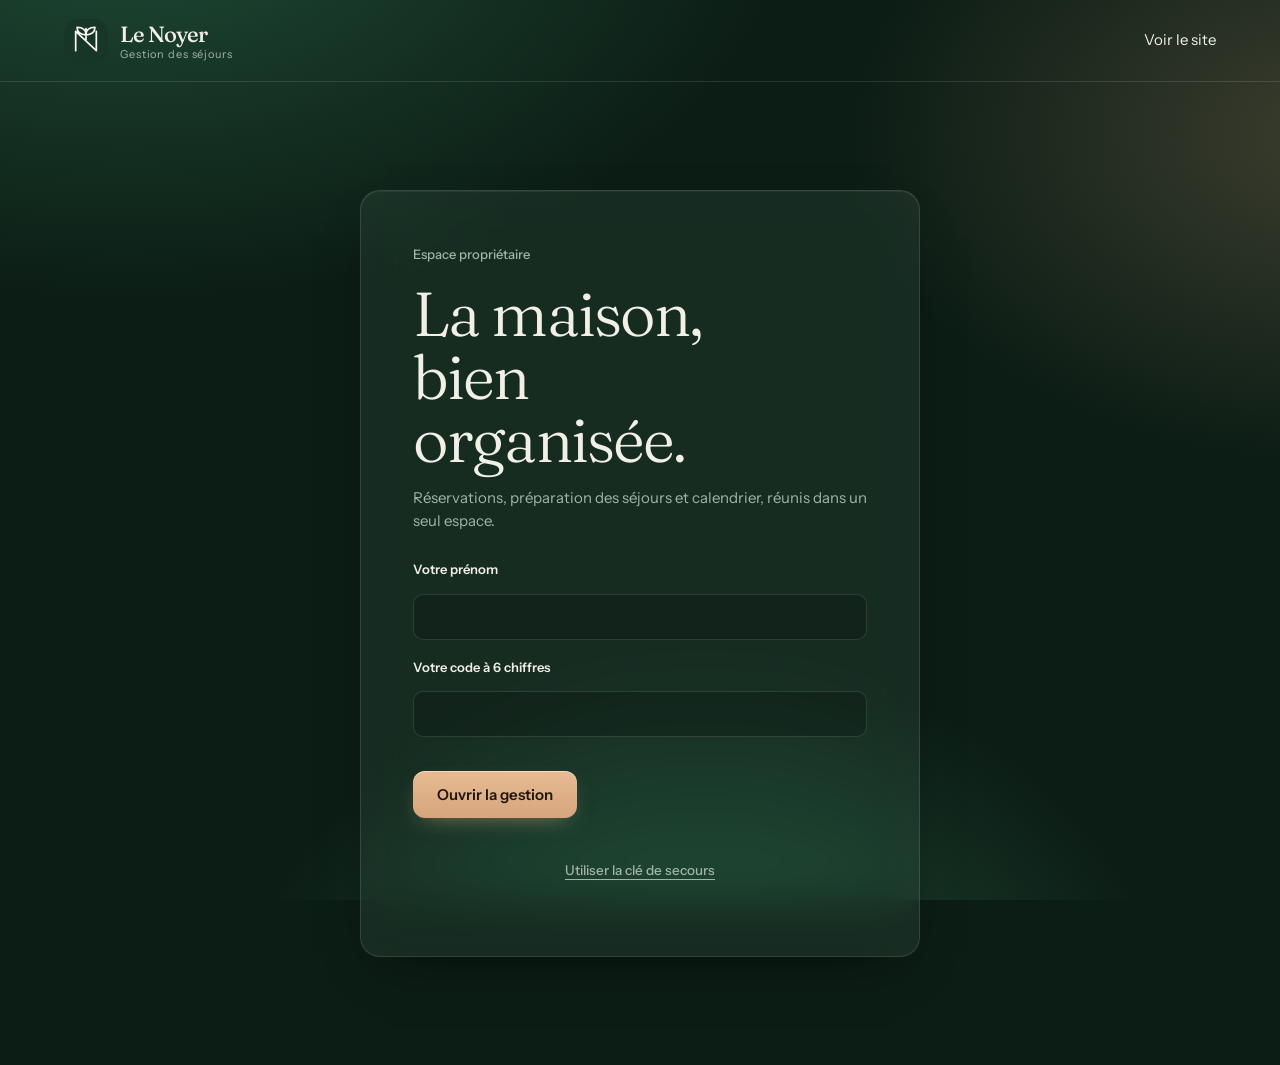
==== commit 2c876bf4: "Ajoute des codes personnels à 6 chiffres pour chaque membre - Comptes nominatifs : propriétaires et " ====
--- a/admin.html
+++ b/admin.html
@@ -22,9 +22,12 @@
       <h1>La maison, bien organisée.</h1>
       <p>Réservations, préparation des séjours et calendrier, réunis dans un seul espace.</p>
       <form id="login" class="admin-login">
-        <label for="admin-token">Clé propriétaire<input id="admin-token" type="password" autocomplete="current-password" required></label>
+        <div id="admin-pin-fields"><label for="admin-name">Votre prénom<input id="admin-name" type="text" autocomplete="username" autocapitalize="words" required></label>
+        <label for="admin-pin">Votre code à 6 chiffres<input id="admin-pin" type="password" inputmode="numeric" pattern="\d{6}" maxlength="6" autocomplete="current-password" required></label></div>
+        <div id="admin-key-field" hidden><label for="admin-token">Clé de secours<input id="admin-token" type="password" autocomplete="off"></label></div>
         <button class="btn">Ouvrir la gestion</button>
       </form>
+      <button id="use-rescue-key" class="link-button" type="button">Utiliser la clé de secours</button>
       <p id="admin-status" role="status" aria-live="polite"></p>
     </main>
   </div>
@@ -35,14 +38,16 @@
       <nav class="erp-nav">
         <span class="nav-label">Maison</span>
         <a href="#dashboard" data-erp-nav="dashboard"><svg viewBox="0 0 24 24" aria-hidden="true"><path d="M3 11l9-7 9 7v9a1 1 0 0 1-1 1h-5v-6h-6v6H4a1 1 0 0 1-1-1z"/></svg>Vue d’ensemble</a>
+        <a href="#dossiers" data-erp-nav="dossiers"><svg viewBox="0 0 24 24" aria-hidden="true"><rect x="3" y="4" width="5" height="16" rx="1.5"/><rect x="10" y="4" width="5" height="11" rx="1.5"/><rect x="17" y="4" width="4" height="7" rx="1.5"/></svg>Dossiers</a>
         <a href="#reservations" data-erp-nav="reservations"><svg viewBox="0 0 24 24" aria-hidden="true"><rect x="3" y="4" width="18" height="17" rx="2"/><path d="M3 9h18M8 2v4M16 2v4"/></svg>Réservations externes</a>
         <a href="#site-requests" data-erp-nav="site-requests"><svg viewBox="0 0 24 24" aria-hidden="true"><path d="M4 5h16v12H8l-4 4z"/></svg>Demandes du site</a>
         <a href="#cleaning" data-erp-nav="cleaning"><svg viewBox="0 0 24 24" aria-hidden="true"><path d="M12 3v3M5 21h14M7 21l1-9h8l1 9M9 12V8h6v4"/></svg>Accueil & ménage</a>
         <span class="nav-label nav-label-lower">Réglages</span>
         <a href="#pricing" data-erp-nav="pricing"><svg viewBox="0 0 24 24" aria-hidden="true"><path d="M18 7a7 7 0 1 0 0 10M4 10h10M4 14h10"/></svg>Tarifs du site</a>
         <a href="#availability" data-erp-nav="availability"><svg viewBox="0 0 24 24" aria-hidden="true"><rect x="3" y="3" width="7" height="7" rx="1.5"/><rect x="14" y="3" width="7" height="7" rx="1.5"/><rect x="3" y="14" width="7" height="7" rx="1.5"/><rect x="14" y="14" width="7" height="7" rx="1.5"/></svg>Disponibilités</a>
+        <a href="#members" data-erp-nav="members"><svg viewBox="0 0 24 24" aria-hidden="true"><circle cx="9" cy="8" r="3.5"/><path d="M3 20c.6-3.4 3-5.5 6-5.5s5.4 2.1 6 5.5M16 4.5a3.5 3.5 0 0 1 0 7M18 14.6c1.6.7 2.7 2.4 3 5.4"/></svg>Membres</a>
       </nav>
-      <div class="erp-sidebar-bottom"><a href="/">← Retour au site public</a><button id="logout" type="button" class="sidebar-logout">Fermer la gestion</button></div>
+      <div class="erp-sidebar-bottom"><button id="download-backup" type="button" class="sidebar-backup">Télécharger une sauvegarde</button><a href="/">← Retour au site public</a><button id="logout" type="button" class="sidebar-logout">Fermer la gestion</button></div>
     </aside>
 
     <main id="erp-content" class="erp-main" tabindex="-1">
@@ -59,6 +64,33 @@
         <div id="today-content" class="dashboard-grid"></div>
       </section>
 
+      <section id="dossiers-page" class="erp-page" data-erp-page="dossiers" aria-labelledby="page-title" hidden>
+        <p class="page-intro">Chaque séjour, de la demande au ménage. Les dossiers du site et des plateformes sont réunis ; cliquez sur une carte pour ouvrir sa fiche.</p>
+        <section class="dossier-today" aria-labelledby="dossier-today-title"><h2 id="dossier-today-title">À faire</h2><div id="dossier-actions" class="dossier-actions"></div></section>
+        <div id="dossier-board" class="dossier-board" aria-label="Dossiers par étape"></div>
+      </section>
+      <section id="members-page" class="erp-page" data-erp-page="members" aria-labelledby="page-title" hidden>
+        <p class="page-intro">Chaque propriétaire et chaque membre de l’équipe ménage a son propre code à 6 chiffres. Vous créez le membre, envoyez le lien d’invitation, et la personne choisit son code elle-même.</p>
+        <div class="members-layout">
+          <section class="erp-subpanel" aria-labelledby="add-member-title"><h2 id="add-member-title">Ajouter un membre</h2>
+            <form id="member-form" class="erp-form-grid">
+              <label>Prénom ou nom<input name="name" type="text" maxlength="60" required placeholder="Marie, Jean D."></label>
+              <label>Rôle<select name="role"><option value="cleaner">Équipe ménage</option><option value="owner">Propriétaire</option></select></label>
+              <button class="btn" type="submit">Créer et préparer l’invitation</button>
+            </form>
+            <div id="invitation-box" class="invitation-box" hidden></div>
+          </section>
+          <section class="erp-subpanel" aria-labelledby="my-pin-title"><h2 id="my-pin-title">Mon code</h2>
+            <p id="my-account">Connecté avec la clé de secours : créez votre propre compte propriétaire, puis connectez-vous avec votre prénom et votre code.</p>
+            <form id="pin-form" class="erp-form-grid" hidden>
+              <label>Code actuel<input name="current" type="password" inputmode="numeric" maxlength="6" autocomplete="current-password" required></label>
+              <label>Nouveau code<input name="new" type="password" inputmode="numeric" maxlength="6" autocomplete="new-password" required></label>
+              <button class="btn btn-outline" type="submit">Changer mon code</button>
+            </form>
+          </section>
+        </div>
+        <section class="erp-subpanel" aria-labelledby="members-title"><h2 id="members-title">Membres</h2><div id="members-list" class="members-list"></div></section>
+      </section>
       <section id="reservations-page" class="erp-page" data-erp-page="reservations" aria-labelledby="page-title" hidden>
         <div class="page-heading"><div><p class="page-intro">Valide les dates, prépare l’arrivée et le ménage. Le paiement et les échanges client restent gérés par la plateforme.</p></div><button type="button" id="add-platform-booking" class="btn">Ajouter une réservation</button></div>
         <details id="new-inquiry" class="erp-form-panel">
@@ -99,6 +131,15 @@
 
       <section id="pricing-page" class="erp-page" data-erp-page="pricing" aria-labelledby="page-title" hidden>
         <p class="page-intro">Les tarifs du site public uniquement. Les plateformes externes gèrent leurs propres prix.</p>
+        <section class="erp-subpanel payment-rules" aria-labelledby="settings-title"><h2 id="settings-title">Règles de paiement et de suivi</h2><p>L’acompte n’est pas remboursable et bloque les dates dès sa réception. Le solde est dû avant l’arrivée. Ces règles s’appliquent aux devis, aux messages et aux échéances des dossiers.</p>
+          <form id="settings-form" class="erp-form-grid settings-grid">
+            <label>Acompte (% du séjour)<input name="deposit_percent" type="number" min="1" max="100" step="1" required></label>
+            <label>Solde dû (jours avant l’arrivée)<input name="balance_days" type="number" min="0" max="365" step="1" required></label>
+            <label>Réponse à une demande (heures)<input name="quote_hours" type="number" min="1" max="720" step="1" required></label>
+            <label>Informations d’accès (jours avant)<input name="access_days" type="number" min="0" max="60" step="1" required></label>
+            <div class="settings-actions"><button class="btn" type="submit">Enregistrer les règles</button><span id="settings-status" role="status" aria-live="polite"></span></div>
+          </form>
+        </section>
         <p id="rates-warning" class="workspace-warning"></p>
         <div class="pricing-layout">
           <section class="erp-subpanel"><h2>Ajouter une période</h2><p>Deux forfaits, selon la date d’arrivée. La période de fin est exclue.</p>
--- a/admin-glass.css
+++ b/admin-glass.css
@@ -136,3 +136,69 @@
 @media(min-width:761px){.erp-body .erp-shell{grid-template-columns:276px minmax(0,1fr)}}
 .erp-body .erp-nav a{white-space:nowrap;font-size:13.5px}
 .erp-body .erp-nav a,.erp-body .erp-nav a[aria-current]{text-decoration:none}
+
+/* Dossiers : file d'actions et tableau par étape */
+.erp-body .dossier-today{display:grid;grid-template-columns:auto minmax(0,1fr);gap:18px;align-items:center;margin:0 0 20px;padding:16px 18px;background:var(--glass);border:1px solid var(--edge);border-radius:var(--r-lg);-webkit-backdrop-filter:blur(22px) saturate(140%);backdrop-filter:blur(22px) saturate(140%)}
+.erp-body .dossier-today h2{margin:0;font:350 20px/1.2 var(--display)}
+.erp-body .dossier-actions{display:grid;grid-template-columns:repeat(auto-fill,minmax(230px,1fr));gap:10px}
+.erp-body .dossier-action{display:grid;gap:2px;text-align:left;padding:11px 14px 11px 30px;border-radius:var(--r-md);border:1px solid var(--edge);background:rgba(0,0,0,.16);color:var(--g-ink);cursor:pointer;position:relative;font:inherit}
+.erp-body .dossier-action::before{content:"";position:absolute;left:13px;top:17px;width:8px;height:8px;border-radius:50%;background:var(--g-amber)}
+.erp-body .dossier-action.is-late::before{background:var(--g-rose)}
+.erp-body .dossier-action strong{font-size:13.5px}
+.erp-body .dossier-action span{font-size:12.5px;color:var(--g-muted)}
+.erp-body .dossier-action:hover{border-color:var(--edge-hi);background:var(--glass-hi)}
+.erp-body .dossier-calm{margin:0;color:var(--g-muted);font-size:14px}
+.erp-body .dossier-board{display:grid;grid-template-columns:repeat(5,minmax(210px,1fr));gap:14px;overflow-x:auto;padding:16px;background:var(--glass);border:1px solid var(--edge);border-radius:var(--r-lg);-webkit-backdrop-filter:blur(22px) saturate(140%);backdrop-filter:blur(22px) saturate(140%)}
+.erp-body .dossier-col{display:grid;align-content:start;gap:10px;min-width:0}
+.erp-body .dossier-col-head{display:flex;justify-content:space-between;align-items:baseline;gap:8px}
+.erp-body .dossier-col-head h3{margin:0;font:600 13.5px var(--sans);color:var(--g-muted)}
+.erp-body .dossier-count{font-weight:600;color:var(--g-ink);font-variant-numeric:tabular-nums}
+.erp-body .dossier-hint{margin:-6px 0 4px;color:var(--g-faint);font-size:12px}
+.erp-body .dossier-empty{margin:0;padding:14px;border:1px dashed var(--edge);border-radius:var(--r-md);color:var(--g-faint);font-size:12.5px;text-align:center}
+.erp-body .dossier-card{display:grid;gap:8px;text-align:left;padding:13px 14px;border-radius:var(--r-md);border:1px solid var(--edge);background:rgba(240,238,228,.07);color:var(--g-ink);cursor:pointer;font:inherit;transition:border-color .2s,background .2s}
+.erp-body .dossier-card:hover{border-color:var(--edge-hi);background:rgba(240,238,228,.11)}
+.erp-body .dossier-top,.erp-body .dossier-foot{display:flex;justify-content:space-between;align-items:center;gap:8px}
+.erp-body .dossier-top strong{font-size:13.5px;min-width:0;overflow:hidden;text-overflow:ellipsis;white-space:nowrap}
+.erp-body .dossier-src{flex:none;font-size:11px;padding:2px 7px;border-radius:6px;background:var(--glass-hi);color:var(--g-muted)}
+.erp-body .dossier-meta{font-size:12px;color:var(--g-muted)}
+.erp-body .dossier-bar{display:block;height:5px;border-radius:5px;background:rgba(240,238,228,.1);overflow:hidden}
+.erp-body .dossier-bar i{display:block;height:100%;border-radius:5px;background:linear-gradient(90deg,var(--g-sage),#b9e0c6)}
+.erp-body .dossier-next{font-size:12px;color:var(--g-copper);min-width:0}
+.erp-body .dossier-next.is-soon{color:var(--g-amber)}
+.erp-body .dossier-next.is-late{color:var(--g-rose)}
+.erp-body .dossier-amount{flex:none;font-family:var(--display);font-size:15px;white-space:nowrap}
+
+/* Règles de paiement */
+.erp-body .payment-rules{margin-bottom:20px}
+.erp-body .payment-rules>p{max-width:70ch}
+.erp-body .settings-grid{display:grid;grid-template-columns:repeat(4,minmax(0,1fr));gap:14px;align-items:end;margin-top:14px}
+.erp-body .settings-actions{grid-column:1/-1;display:flex;align-items:center;gap:14px}
+.erp-body #settings-status{color:var(--g-muted);font-size:13px}
+.erp-body .sidebar-backup{display:block;margin:0 0 10px;padding:8px 10px;width:100%;text-align:left;border:1px solid var(--edge);border-radius:var(--r-sm);background:var(--glass);color:var(--g-ink);font:500 13px var(--sans);cursor:pointer}
+.erp-body .sidebar-backup:hover{background:var(--glass-hi)}
+@media(max-width:1100px){.erp-body .settings-grid{grid-template-columns:1fr 1fr}.erp-body .dossier-today{grid-template-columns:1fr}}
+@media(max-width:600px){.erp-body .settings-grid{grid-template-columns:1fr}}
+.erp-body .dossier-col{grid-template-columns:minmax(0,1fr)}
+.erp-body .dossier-card{min-width:0;width:100%}
+.erp-body .dossier-foot{align-items:flex-end}
+.erp-body .dossier-next{flex:1}
+.erp-body .dossier-card{grid-template-columns:minmax(0,1fr);overflow:hidden}
+.erp-body .dossier-top,.erp-body .dossier-foot{min-width:0}
+
+/* Membres et connexion */
+.erp-body .link-button{display:block;width:100%;min-height:44px;margin-top:10px;border:0;background:transparent;color:var(--g-muted);font:500 13.5px var(--sans);text-decoration:underline;text-underline-offset:4px;cursor:pointer}
+.erp-body .link-button:hover{color:var(--g-ink)}
+.erp-body #login [hidden]{display:none}
+.erp-body .members-layout{display:grid;grid-template-columns:minmax(0,1.2fr) minmax(0,1fr);gap:20px;margin-bottom:20px;align-items:start}
+.erp-body .invitation-box{margin-top:18px;padding:16px;border-radius:var(--r-md);border:1px solid rgba(214,165,125,.35);background:rgba(214,165,125,.08)}
+.erp-body .invitation-box h3{margin:0 0 6px;font:350 18px var(--display)}
+.erp-body .invitation-box p{color:var(--g-muted);font-size:13px;margin:0 0 10px}
+.erp-body .invitation-box textarea{width:100%;font:13px/1.5 var(--sans)}
+.erp-body .members-list{display:grid;gap:10px}
+.erp-body .member-row{display:grid;grid-template-columns:minmax(150px,1fr) auto minmax(160px,1fr) auto;gap:14px;align-items:center;padding:12px 14px;border-radius:var(--r-md);border:1px solid var(--edge);background:rgba(0,0,0,.14)}
+.erp-body .member-row.is-off{opacity:.6}
+.erp-body .member-row strong{display:block}
+.erp-body .member-role,.erp-body .member-meta{color:var(--g-muted);font-size:12.5px}
+.erp-body .member-actions{display:flex;gap:8px;flex-wrap:wrap;justify-content:flex-end}
+.erp-body .member-actions .btn{min-height:38px;padding:7px 12px;font-size:12.5px}
+@media(max-width:900px){.erp-body .members-layout{grid-template-columns:1fr}.erp-body .member-row{grid-template-columns:1fr auto}.erp-body .member-meta,.erp-body .member-actions{grid-column:1/-1;justify-content:flex-start}}
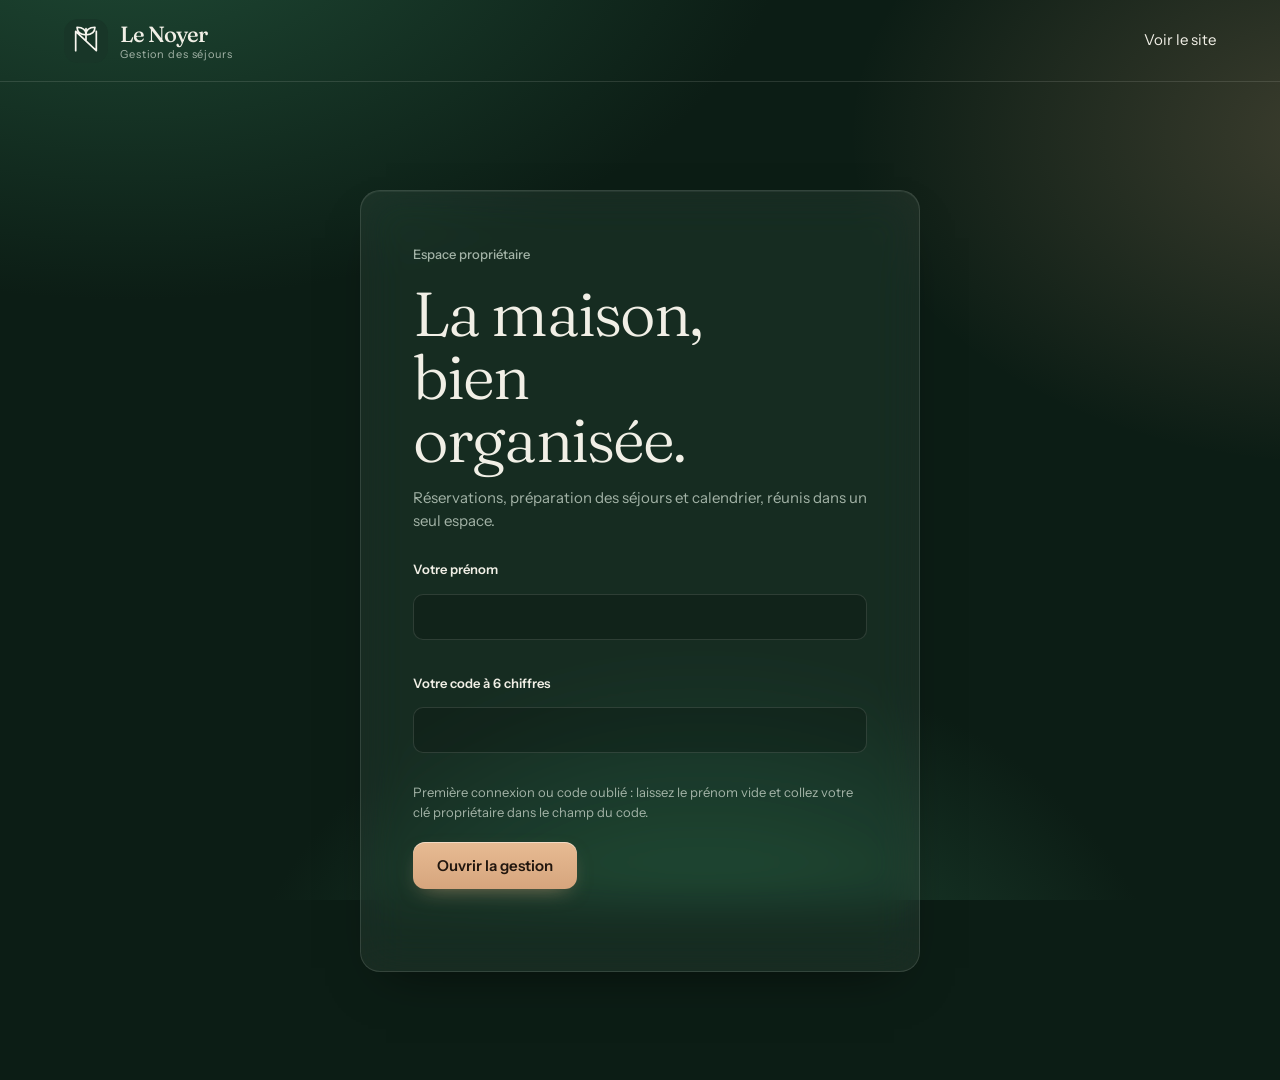
==== commit 36b1461c: "Accepte le code ou la clé de secours dans un seul champ de connexion La clé collée dans le champ du " ====
--- a/admin.html
+++ b/admin.html
@@ -22,12 +22,11 @@
       <h1>La maison, bien organisée.</h1>
       <p>Réservations, préparation des séjours et calendrier, réunis dans un seul espace.</p>
       <form id="login" class="admin-login">
-        <div id="admin-pin-fields"><label for="admin-name">Votre prénom<input id="admin-name" type="text" autocomplete="username" autocapitalize="words" required></label>
-        <label for="admin-pin">Votre code à 6 chiffres<input id="admin-pin" type="password" inputmode="numeric" pattern="\d{6}" maxlength="6" autocomplete="current-password" required></label></div>
-        <div id="admin-key-field" hidden><label for="admin-token">Clé de secours<input id="admin-token" type="password" autocomplete="off"></label></div>
+        <label for="admin-name">Votre prénom<input id="admin-name" type="text" autocomplete="username" autocapitalize="words"></label>
+        <label for="admin-pin">Votre code à 6 chiffres<input id="admin-pin" type="password" autocomplete="current-password" required></label>
+        <p class="login-hint">Première connexion ou code oublié : laissez le prénom vide et collez votre clé propriétaire dans le champ du code.</p>
         <button class="btn">Ouvrir la gestion</button>
       </form>
-      <button id="use-rescue-key" class="link-button" type="button">Utiliser la clé de secours</button>
       <p id="admin-status" role="status" aria-live="polite"></p>
     </main>
   </div>
--- a/admin-glass.css
+++ b/admin-glass.css
@@ -202,3 +202,5 @@
 .erp-body .member-actions{display:flex;gap:8px;flex-wrap:wrap;justify-content:flex-end}
 .erp-body .member-actions .btn{min-height:38px;padding:7px 12px;font-size:12.5px}
 @media(max-width:900px){.erp-body .members-layout{grid-template-columns:1fr}.erp-body .member-row{grid-template-columns:1fr auto}.erp-body .member-meta,.erp-body .member-actions{grid-column:1/-1;justify-content:flex-start}}
+
+.erp-body .login-hint{margin:-4px 0 4px;color:var(--g-muted);font-size:13px}
